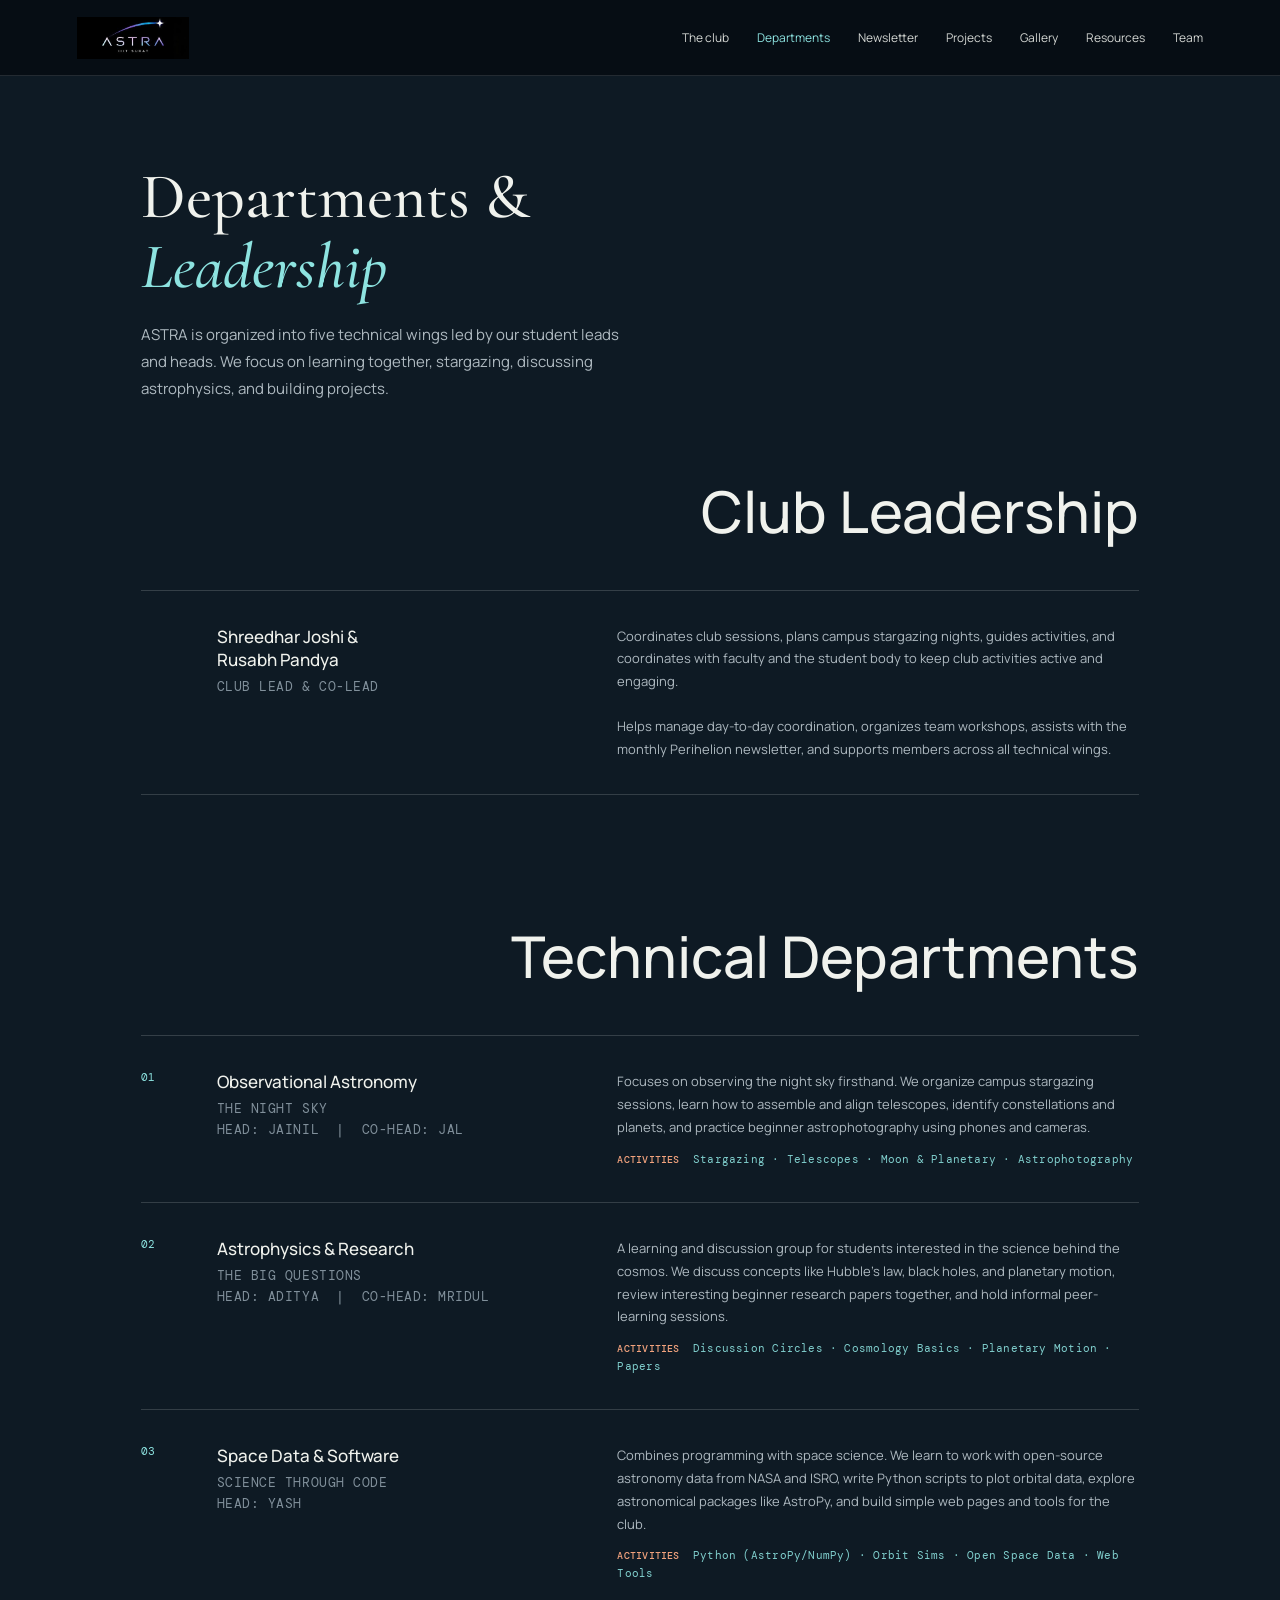
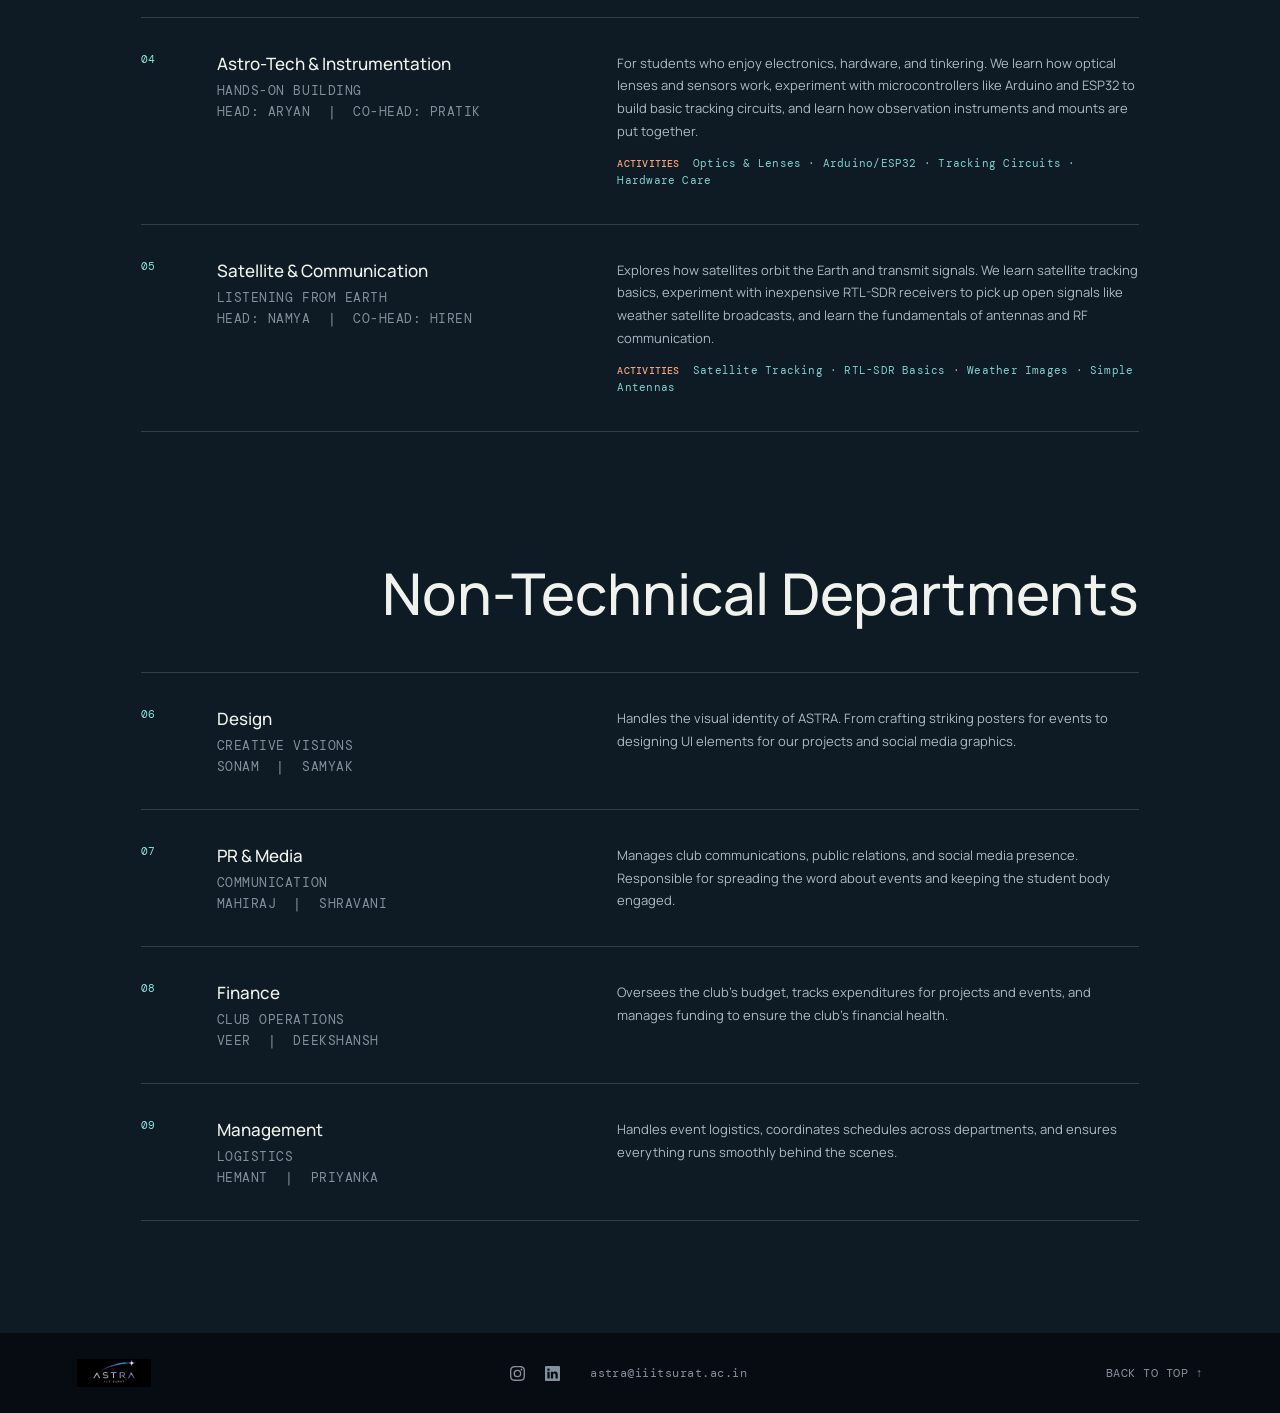
==== departments.html @ 7d864e83 "fixed some character issue" ====
﻿<!doctype html>
<html lang="en">
<head>
  <meta charset="UTF-8" />
  <meta name="viewport" content="width=device-width, initial-scale=1.0" />
  <meta name="theme-color" content="#080f16" />
  <meta name="description" content="ASTRA Departments - Learn about our technical wings and non-technical teams at IIIT Surat." />
  <title>Departments — ASTRA</title>
  <link rel="manifest" href="manifest.json" />
  <link rel="preconnect" href="https://fonts.googleapis.com" />
  <link rel="preconnect" href="https://fonts.gstatic.com" crossorigin />
  <link href="https://fonts.googleapis.com/css2?family=Cormorant+Garamond:wght@400;500;600&family=DM+Mono:wght@400;500&family=Manrope:wght@400;500;600;700;800&display=swap" rel="stylesheet" />
  <link rel="icon" type="image/jpeg" href="logo.jpg" />
  <link rel="stylesheet" href="styles.css?v=2" />
</head>
<body style="background: var(--deep);">
  <header class="site-header">
    <a class="brand" href="index.html" aria-label="ASTRA home"><img src="logo.jpg" alt="ASTRA" class="brand-logo"></a>
    <button class="menu-toggle" aria-label="Toggle menu"><span></span><span></span><span></span></button><nav class="site-nav" aria-label="Main navigation">
      <a href="index.html#club">The club</a>
      <a href="departments.html" style="color: var(--cyan);">Departments</a>
      <a href="https://dynamo-sjoshi.github.io/Perihelion/">Newsletter</a>
      <a href="projects.html">Projects</a>
      <a href="gallery.html">Gallery</a>
      <a href="resources.html">Resources</a>
      <a href="team.html">Team</a>
    </nav>
  </header>

  <main style="background: var(--deep); color: var(--paper);">
    <div class="team-hero" style="padding: 130px 11vw 0; margin-bottom: 20px;">
      <div class="section-kicker"><span></span> </div>
      <h1 style="font-size: clamp(38px, 5vw, 64px); font-family: var(--serif); font-weight: 500; line-height: 1.1; margin: 16px 0 18px;">Departments & <em style="color: var(--cyan); font-style: italic;">Leadership</em></h1>
      <p style="max-width: 600px; color: #aeb9c0; font-size: 15px; line-height: 1.8; margin: 0;">
        ASTRA is organized into five technical wings led by our student leads and heads. We focus on learning together, stargazing, discussing astrophysics, and building projects.
      </p>
    </div>

    <section class="activities" style="padding-top: 60px;">
      <div class="activities-heading">
        <div class="section-kicker"><span></span></div>
        <h2>Club Leadership</h2>
      </div>
      <div class="activity-list">
        <article class="activity-row dept-row">
          <span class="activity-number"></span>
          <div class="activity-name">
            <h3>Shreedhar Joshi &<br>Rusabh Pandya</h3>
            <span>CLUB LEAD & CO-LEAD</span>
          </div>
          <div class="activity-dept-body">
            <p><strong></strong> Coordinates club sessions, plans campus stargazing nights, guides activities, and coordinates with faculty and the student body to keep club activities active and engaging.</p>
            <p style="margin-top: 10px;"><strong></strong> Helps manage day-to-day coordination, organizes team workshops, assists with the monthly Perihelion newsletter, and supports members across all technical wings.</p>
          </div>
        </article>
      </div>
    </section>

    <section class="activities" style="padding-top: 20px;">
      <div class="activities-heading">
        <div class="section-kicker"><span></span></div>
        <h2>Technical Departments</h2>
      </div>
      <div class="activity-list">
        
        <article class="activity-row dept-row">
          <span class="activity-number">01</span>
          <div class="activity-name">
            <h3>Observational Astronomy</h3>
            <span>THE NIGHT SKY</span>
            <span class="dept-leader-badge">Head: Jainil &nbsp;|&nbsp; Co-Head: Jal</span>
          </div>
          <div class="activity-dept-body">
            <p>Focuses on observing the night sky firsthand. We organize campus stargazing sessions, learn how to assemble and align telescopes, identify constellations and planets, and practice beginner astrophotography using phones and cameras.</p>
            <div class="activity-scope-line"><b>Activities</b> Stargazing · Telescopes · Moon & Planetary · Astrophotography</div>
          </div>
        </article>

        <article class="activity-row dept-row">
          <span class="activity-number">02</span>
          <div class="activity-name">
            <h3>Astrophysics & Research</h3>
            <span>THE BIG QUESTIONS</span>
            <span class="dept-leader-badge">Head: Aditya &nbsp;|&nbsp; Co-Head: Mridul</span>
          </div>
          <div class="activity-dept-body">
            <p>A learning and discussion group for students interested in the science behind the cosmos. We discuss concepts like Hubble’s law, black holes, and planetary motion, review interesting beginner research papers together, and hold informal peer-learning sessions.</p>
            <div class="activity-scope-line"><b>Activities</b> Discussion Circles · Cosmology Basics · Planetary Motion · Papers</div>
          </div>
        </article>

        <article class="activity-row dept-row">
          <span class="activity-number">03</span>
          <div class="activity-name">
            <h3>Space Data & Software</h3>
            <span>SCIENCE THROUGH CODE</span>
            <span class="dept-leader-badge">Head: Yash &nbsp;&nbsp;</span>
          </div>
          <div class="activity-dept-body">
            <p>Combines programming with space science. We learn to work with open-source astronomy data from NASA and ISRO, write Python scripts to plot orbital data, explore astronomical packages like AstroPy, and build simple web pages and tools for the club.</p>
            <div class="activity-scope-line"><b>Activities</b> Python (AstroPy/NumPy) · Orbit Sims · Open Space Data · Web Tools</div>
          </div>
        </article>

        <article class="activity-row dept-row">
          <span class="activity-number">04</span>
          <div class="activity-name">
            <h3>Astro-Tech & Instrumentation</h3>
            <span>HANDS-ON BUILDING</span>
            <span class="dept-leader-badge">Head: Aryan &nbsp;|&nbsp; Co-Head: Pratik</span>
          </div>
          <div class="activity-dept-body">
            <p>For students who enjoy electronics, hardware, and tinkering. We learn how optical lenses and sensors work, experiment with microcontrollers like Arduino and ESP32 to build basic tracking circuits, and learn how observation instruments and mounts are put together.</p>
            <div class="activity-scope-line"><b>Activities</b> Optics & Lenses · Arduino/ESP32 · Tracking Circuits · Hardware Care</div>
          </div>
        </article>

        <article class="activity-row dept-row">
          <span class="activity-number">05</span>
          <div class="activity-name">
            <h3>Satellite & Communication</h3>
            <span>LISTENING FROM EARTH</span>
            <span class="dept-leader-badge">Head: Namya &nbsp;|&nbsp; Co-Head: Hiren</span>
          </div>
          <div class="activity-dept-body">
            <p>Explores how satellites orbit the Earth and transmit signals. We learn satellite tracking basics, experiment with inexpensive RTL-SDR receivers to pick up open signals like weather satellite broadcasts, and learn the fundamentals of antennas and RF communication.</p>
            <div class="activity-scope-line"><b>Activities</b> Satellite Tracking · RTL-SDR Basics · Weather Images · Simple Antennas</div>
          </div>
        </article>

      </div>
    </section>

    <section class="activities" style="padding-top: 20px;">
      <div class="activities-heading">
        <div class="section-kicker"><span></span></div>
        <h2>Non-Technical Departments</h2>
      </div>
      <div class="activity-list">
        
        <article class="activity-row dept-row">
          <span class="activity-number">06</span>
          <div class="activity-name">
            <h3>Design</h3>
            <span>CREATIVE VISIONS</span>
            <span class="dept-leader-badge">Sonam &nbsp;|&nbsp; Samyak</span>
          </div>
          <div class="activity-dept-body">
            <p>Handles the visual identity of ASTRA. From crafting striking posters for events to designing UI elements for our projects and social media graphics.</p>
          </div>
        </article>

        <article class="activity-row dept-row">
          <span class="activity-number">07</span>
          <div class="activity-name">
            <h3>PR & Media</h3>
            <span>COMMUNICATION</span>
            <span class="dept-leader-badge">Mahiraj &nbsp;|&nbsp; Shravani</span>
          </div>
          <div class="activity-dept-body">
            <p>Manages club communications, public relations, and social media presence. Responsible for spreading the word about events and keeping the student body engaged.</p>
          </div>
        </article>

        <article class="activity-row dept-row">
          <span class="activity-number">08</span>
          <div class="activity-name">
            <h3>Finance</h3>
            <span>CLUB OPERATIONS</span>
            <span class="dept-leader-badge">Veer &nbsp;|&nbsp; Deekshansh</span>
          </div>
          <div class="activity-dept-body">
            <p>Oversees the club's budget, tracks expenditures for projects and events, and manages funding to ensure the club's financial health.</p>
          </div>
        </article>

        <article class="activity-row dept-row">
          <span class="activity-number">09</span>
          <div class="activity-name">
            <h3>Management</h3>
            <span>LOGISTICS</span>
            <span class="dept-leader-badge">Hemant &nbsp;|&nbsp; Priyanka</span>
          </div>
          <div class="activity-dept-body">
            <p>Handles event logistics, coordinates schedules across departments, and ensures everything runs smoothly behind the scenes.</p>
          </div>
        </article>

      </div>
    </section>
  </main>

  <footer class="site-footer">
    <a class="brand" href="index.html"><img src="logo.jpg" alt="ASTRA" class="brand-logo"></a>
    <div class="social-links">
      <a href="https://www.instagram.com/astra.iiitsurat" target="_blank" aria-label="Instagram">
        <svg xmlns="http://www.w3.org/2000/svg" width="16" height="16" fill="currentColor" viewBox="0 0 16 16"><path d="M8 0C5.829 0 5.556.01 4.703.048 3.85.088 3.269.222 2.76.42a3.9 3.9 0 0 0-1.417.923A3.9 3.9 0 0 0 .42 2.76C.222 3.268.087 3.85.048 4.7.01 5.555 0 5.827 0 8.001c0 2.172.01 2.444.048 3.297.04.852.174 1.433.372 1.942.205.526.478.972.923 1.417.444.445.89.719 1.416.923.51.198 1.09.333 1.942.372C5.555 15.99 5.827 16 8 16s2.444-.01 3.298-.048c.851-.04 1.434-.174 1.943-.372a3.9 3.9 0 0 0 1.416-.923c.445-.445.718-.891.923-1.417.197-.509.332-1.09.372-1.942C15.99 10.445 16 10.173 16 8s-.01-2.445-.048-3.299c-.04-.851-.175-1.433-.372-1.941a3.9 3.9 0 0 0-.923-1.417A3.9 3.9 0 0 0 13.24.42c-.51-.198-1.092-.333-1.943-.372C10.443.01 10.172 0 7.998 0zm-.717 1.442h.718c2.136 0 2.389.007 3.232.046.78.036 1.204.166 1.486.275.373.145.64.319.92.599s.453.546.598.92c.11.281.24.705.275 1.485.039.843.047 1.096.047 3.231s-.008 2.389-.047 3.232c-.035.78-.166 1.203-.275 1.485a2.5 2.5 0 0 1-.599.919c-.28.28-.546.453-.92.598-.28.11-.704.24-1.485.276-.843.038-1.096.047-3.232.047s-2.39-.009-3.233-.047c-.78-.036-1.203-.166-1.485-.276a2.5 2.5 0 0 1-.92-.598 2.5 2.5 0 0 1-.6-.92c-.109-.281-.24-.705-.275-1.485-.038-.843-.046-1.096-.046-3.233s.008-2.388.046-3.231c.036-.78.166-1.204.276-1.486.145-.373.319-.64.599-.92s.546-.453.92-.598c.282-.11.705-.24 1.485-.276.738-.034 1.024-.044 2.515-.045v.002zm4.988 1.328a.96.96 0 1 0 0 1.92.96.96 0 0 0 0-1.92m-4.27 1.122a4.109 4.109 0 1 0 0 8.217 4.109 4.109 0 0 0 0-8.217m0 1.441a2.667 2.667 0 1 1 0 5.334 2.667 2.667 0 0 1 0-5.334"/></svg>
      </a>
      <a href="https://linkedin.com/company/astra-astronomy-and-astrophysics-club-iiits/" target="_blank" aria-label="LinkedIn">
        <svg xmlns="http://www.w3.org/2000/svg" width="16" height="16" fill="currentColor" viewBox="0 0 16 16"><path d="M0 1.146C0 .513.526 0 1.175 0h13.65C15.474 0 16 .513 16 1.146v13.708c0 .633-.526 1.146-1.175 1.146H1.175C.526 16 0 15.487 0 14.854zm4.943 12.248V6.169H2.542v7.225zm-1.2-8.212c.837 0 1.358-.554 1.358-1.248-.015-.709-.52-1.248-1.342-1.248S2.4 3.226 2.4 3.934c0 .694.521 1.248 1.327 1.248zm4.908 8.212V9.359c0-.216.016-.432.08-.586.173-.431.568-.878 1.232-.878.869 0 1.216.662 1.216 1.634v3.865h2.401V9.25c0-2.22-1.184-3.252-2.764-3.252-1.274 0-1.845.7-2.165 1.193v.025h-.016l.016-.025V6.169h-2.4c.03.678 0 7.225 0 7.225z"/></svg>
      </a>
      <span class="email-text">astra@iiitsurat.ac.in</span>
    </div>
    <a href="#">BACK TO TOP &uarr;</a>
  </footer>

  <script src="script.js"></script>
</body>
</html>
---- styles.css ----
:root {
  color-scheme: dark;
  --night: #080f16;
  --deep: #0e1a24;
  --paper: #f0f2ed;
  --muted: #a5b1ba;
  --cyan: #8de3e0;
  --warm: #f1a27d;
  --line: rgba(233, 242, 240, .17);
  --serif: 'Cormorant Garamond', Georgia, serif;
  --sans: 'Manrope', Arial, sans-serif;
  --mono: 'DM Mono', monospace;
}

* { box-sizing: border-box; }
html { scroll-behavior: smooth; scroll-padding-top: 86px; }
body { margin: 0; background: var(--night); color: var(--paper); font-family: var(--sans); font-size: 15px; -webkit-font-smoothing: antialiased; }
a { color: inherit; text-decoration: none; }
.site-header { position: fixed; inset: 0 0 auto; z-index: 10; height: 76px; padding: 0 6vw; display: flex; align-items: center; justify-content: space-between; border-bottom: 1px solid rgba(255,255,255,.12); background: rgba(6,12,20,.92); backdrop-filter: blur(12px); }
.brand { display: inline-flex; align-items: center; gap: 10px; font-size: 16px; font-weight: 800; letter-spacing: .04em; }
.brand-logo { max-height: 42px; width: auto; object-fit: contain; }
.header-location, .eyebrow, .section-kicker, .activity-name>span, .note-coordinates, .site-footer .social-links a, .site-footer .social-links .email-text, .site-footer>a:last-child { font: 12px var(--mono); letter-spacing: .04em; }
.header-location { color: rgba(240,242,237,.72); }
.header-location i, .eyebrow-dot { display: inline-block; width: 5px; height: 5px; margin: 0 9px 1px; border-radius: 50%; background: var(--warm); }
.site-nav { display: flex; align-items: center; gap: 28px; color: rgba(240,242,237,.88); font-size: 12px; }
.site-nav a, .site-footer a { transition: color .2s ease; }
.site-nav a:hover, .site-footer a:hover { color: var(--cyan); }
.sky-story { height: 300svh; position: relative; background: var(--night); color: var(--paper); }
.story-stage { position: sticky; top: 0; height: 100svh; min-height: 620px; overflow: hidden; isolation: isolate; background: #080e19; }
.sky-backdrop, .sky-backdrop::after { position: absolute; inset: -5%; }
.sky-backdrop { z-index: -2; background: url('public/astronomy-night-sky.png') center 48% / cover no-repeat; transform: translate3d(0,var(--sky-y,0px),0) scale(var(--sky-scale,1.06)); will-change: transform; }
.sky-backdrop::after { content: ''; inset: 0; background: linear-gradient(90deg,rgba(4,9,17,.64),rgba(4,9,17,.18) 70%),linear-gradient(0deg,rgba(4,9,17,.62),transparent 44%); }
.star-canvas { position: absolute; inset: 0; z-index: -1; width: 100%; height: 100%; pointer-events: none; }
.story-coordinate { position: absolute; top: 108px; right: 6vw; color: rgba(240,242,237,.7); font: 10px var(--mono); letter-spacing: .04em; }
.story-copy { position: absolute; top: 47%; left: 50%; width: min(940px,84vw); transform: translate(-50%,-50%); text-align: center; }
.eyebrow { color: rgba(240,242,237,.75); }
.eyebrow-dot { margin-left: 0; }
.story-headlines { display: grid; margin: 22px 0 12px; }
.story-headline { grid-area: 1 / 1; margin: 0; opacity: 0; transform: translateY(22px); filter: blur(6px); font: 500 clamp(58px, 8.8vw, 120px)/.86 var(--serif); letter-spacing: 0; transition: opacity .85s cubic-bezier(.2,.7,.2,1), transform .95s cubic-bezier(.2,.7,.2,1), filter .85s ease; }
.story-headline.active { opacity: 1; transform: translateY(0); filter: blur(0); }
.story-headline em { color: var(--cyan); font-style: normal; }
.story-description { max-width: 460px; margin: 18px auto 0; color: rgba(240,242,237,.82); font-size: 14px; line-height: 1.8; }
.hero-link, .join-link { display: inline-flex; align-items: center; gap: 30px; margin-top: 31px; padding-bottom: 9px; border-bottom: 1px solid rgba(240,242,237,.55); font-size: 12px; }
.hero-link span, .join-link span { color: var(--cyan); font-size: 17px; }
.story-footer { position: absolute; right: 6vw; bottom: 27px; left: 6vw; display: grid; grid-template-columns: 1fr 1fr 1fr; align-items: center; color: rgba(240,242,237,.72); font: 9px var(--mono); letter-spacing: .05em; }
.scroll-hint { justify-self: center; display: flex; align-items: center; gap: 11px; }
.scroll-hint i { display: block; width: 44px; height: 1px; background: rgba(240,242,237,.48); transform-origin: left; animation: hint-pulse 2.2s ease-in-out infinite; }
.story-counter { justify-self: end; color: var(--cyan); }
.story-counter b { color: rgba(240,242,237,.65); font-weight: 400; }
.story-progress { position: absolute; right: 0; bottom: 0; left: 0; height: 2px; background: rgba(255,255,255,.14); }
.story-progress span { display: block; width: 0; height: 100%; background: var(--cyan); box-shadow: 0 0 12px rgba(141,227,224,.75); }
@keyframes hint-pulse { 0%,100% { transform: scaleX(.45); opacity: .55; } 50% { transform: scaleX(1); opacity: 1; } }
body.motion-ready .motion-reveal:not(.revealed) { opacity: 0; transform: translateY(22px); filter: blur(3px); }
.motion-reveal { transition: opacity .8s ease, transform .8s cubic-bezier(.2,.7,.2,1), filter .8s ease; transition-delay: var(--reveal-delay, 0ms); }
.motion-reveal.revealed { opacity: 1; transform: none; filter: blur(0); }
.intro { padding: 96px 11vw 108px; display: grid; grid-template-columns: .75fr 1.25fr; gap: 7vw; background: var(--paper); color: #111a20; }
.section-kicker { color: #617079; }
.section-kicker span { margin-right: 12px; color: #c36d4b; }
.intro-copy h2 { max-width: 760px; margin: -8px 0 22px; font-size: clamp(32px, 4vw, 52px); font-weight: 500; line-height: 1.14; letter-spacing: 0; }
.intro-copy p { max-width: 570px; margin: 0; color: #53616a; font-size: 14px; line-height: 1.85; }
.intro-details { margin-top: 40px; display: grid; gap: 30px; }
.detail-block h3 { font-size: 11px; font-family: var(--mono); color: #c36d4b; text-transform: uppercase; letter-spacing: 0.05em; margin: 0 0 10px 0; }
.detail-block ul { margin: 0; padding-left: 18px; color: #53616a; font-size: 14px; line-height: 1.85; max-width: 570px; }
.detail-block li { margin-bottom: 8px; }
.detail-block li strong { color: #111a20; font-weight: 600; }
.intro-visual { display: flex; flex-direction: column; }
.image-overlay-container { position: relative; border-radius: 12px; overflow: hidden; cursor: pointer; outline: none; flex-grow: 1; display: flex; }
.intro-image { width: 100%; object-fit: cover; border-radius: 12px; display: block; }
.image-overlay { position: absolute; inset: 0; background: rgba(6, 12, 20, 0.9); backdrop-filter: blur(4px); display: flex; flex-direction: column; justify-content: center; padding: 35px; opacity: 0; transition: opacity 0.3s ease; color: var(--paper); text-align: left; }
.image-overlay-container:hover .image-overlay, .image-overlay-container:focus .image-overlay { opacity: 1; }
.image-overlay h4 { margin: 0 0 12px 0; font-size: 24px; font-weight: 700; color: #fff; }
.image-overlay .overlay-meta { font-family: var(--mono); font-size: 13px; color: #81909b; margin-bottom: 15px; letter-spacing: 0.05em; }
.image-overlay p { margin: 0; font-size: 15px; line-height: 1.6; color: #aeb9c0; }
.activities { padding: 108px 11vw 112px; background: var(--deep); }
.activities-heading { display: flex; align-items: end; justify-content: space-between; margin-bottom: 48px; }
.activities-heading h2 { margin: 0; font-size: clamp(34px, 4.5vw, 58px); line-height: 1.04; font-weight: 500; }
.activity-list { border-top: 1px solid var(--line); }
.activity-row { display: grid; grid-template-columns: 48px minmax(220px, 1fr) minmax(250px, .9fr) 20px; gap: 20px; align-items: center; min-height: 110px; border-bottom: 1px solid var(--line); }
.activity-number { color: var(--cyan); font: 11px var(--mono); }
.activity-name h3 { margin: 0 0 7px; font-size: 17px; font-weight: 500; }
.activity-name>span { color: #81909b; font-size: 13px; display: block; margin-top: 4px; }
.activity-row>p { max-width: 400px; margin: 0; color: #aeb9c0; font-size: 14px; line-height: 1.7; }
.activity-symbol { color: var(--warm); font-size: 15px; }
.history { padding: 108px 11vw; background: var(--paper); color: #111a20; border-top: 1px solid rgba(0,0,0,0.1); }
.history-grid { display: grid; grid-template-columns: 1fr 1.2fr; gap: 7vw; align-items: center; }
.history-text { display: flex; flex-direction: column; justify-content: center; }
.history-text h2 { margin: -8px 0 22px 0; font-size: clamp(32px, 4vw, 52px); font-weight: 500; line-height: 1.14; letter-spacing: 0; }
.history-text em { color: #c36d4b; font-style: normal; }
.history-copy p { margin: 0; color: #53616a; font-size: 14px; line-height: 1.85; max-width: 570px; }
.team-image { width: 100%; height: auto; border-radius: 12px; object-fit: cover; display: block; box-shadow: 0 10px 30px rgba(0,0,0,0.05); }
.team-image-placeholder { width: 100%; aspect-ratio: 4/3; background: rgba(0,0,0,0.03); border-radius: 12px; display: flex; align-items: center; justify-content: center; color: #81909b; font-family: var(--mono); font-size: 12px; letter-spacing: 0.05em; border: 1px dashed rgba(0,0,0,0.1); }
.join { min-height: 430px; padding: 94px 11vw; display: grid; grid-template-columns: 1.15fr .85fr; gap: 8vw; align-items: center; background: #101c26; }
.join-copy h2 { margin: 24px 0 17px; font-size: clamp(48px, 6vw, 76px); line-height: 1; font-weight: 500; }
.join-copy>p { max-width: 440px; margin: 0; color: #b4c0c6; font-size: 13px; line-height: 1.8; }
.join-link { margin-top: 24px; }
.join-note { min-height: 205px; padding: 25px; display: flex; flex-direction: column; align-items: flex-start; justify-content: space-between; border-left: 1px solid rgba(141,227,224,.42); }
.note-star { color: var(--warm); font-size: 24px; }
.join-note p { margin: 20px 0; color: #e3e9e6; font-size: 19px; line-height: 1.5; }
.note-coordinates { color: #82919b; }
.site-footer { min-height: 80px; padding: 20px 6vw; display: flex; align-items: center; justify-content: space-between; gap: 20px; background: #070c12; }
.site-footer .brand { font-size: 13px; }
.site-footer .brand-logo { max-height: 28px; }
.site-footer .social-links { display: flex; gap: 20px; align-items: center; }
.site-footer .social-links a, .site-footer .social-links .email-text, .site-footer>a:last-child { color: #82919b; font-size: 12px; text-decoration: none; text-transform: uppercase; }
.site-footer .social-links .email-text { margin-left: 10px; text-transform: none; }
.site-footer .social-links a svg { width: 15px; height: 15px; display: block; }

@media (max-width: 800px) {
  .site-header { padding: 0 6vw; }
  .header-location { display: none; }
  .story-stage { min-height: 560px; }
  .story-copy { top: 49%; width: 88vw; }
  .story-headline { font-size: clamp(56px, 10vw, 90px); }
  .story-coordinate { top: 92px; }
  .story-footer { right: 6vw; left: 6vw; }
  .intro, .activities, .history, .join { padding-right: 8vw; padding-left: 8vw; }
  .intro, .history-grid { grid-template-columns: 1fr; gap: 30px; }
  .activity-row { grid-template-columns: 35px 1fr 20px; gap: 14px; padding: 20px 0; }
  .activity-row>p { grid-column: 2; grid-row: 2; }
  .activity-symbol { grid-column: 3; grid-row: 1; }
  .activities-heading { align-items: start; flex-direction: column; gap: 28px; }
  .join { grid-template-columns: 1fr; gap: 42px; }
  .join-note { min-height: 155px; }
}

@media (max-width: 520px) {
  .site-header { height: 66px; }
  .site-nav { gap: 14px; font-size: 10px; }
  .brand { gap: 7px; font-size: 14px; }
  .brand-logo { max-height: 32px; }
  .sky-story { height: 250svh; }
  .story-stage { min-height: 540px; }
  .sky-backdrop { background-position: 54% center; }
  .story-copy { top: 47%; width: 90vw; }
  .story-headline { font-size: clamp(42px, 12vw, 72px); line-height: .9; }
  .story-copy>.eyebrow { font-size: 8px; }
  .story-description { max-width: 320px; font-size: 12px; }
  .story-coordinate { top: 83px; right: 6vw; font-size: 8px; }
  .story-footer { bottom: 22px; grid-template-columns: 1fr auto; font-size: 8px; }
  .scroll-hint { display: none; }
  .story-counter { grid-column: 2; grid-row: 1; }
  .hero-link { gap: 18px; }
  .intro { padding-top: 70px; padding-bottom: 76px; }
  .intro-copy h2 { font-size: 34px; }
  .activities { padding-top: 76px; padding-bottom: 78px; }
  .activities-heading h2 { font-size: 39px; }
  .activity-row { grid-template-columns: 27px 1fr 14px; gap: 10px; }
  .activity-name h3 { font-size: 15px; }
  .activity-row>p { font-size: 13px; }
  .join { padding-top: 72px; padding-bottom: 72px; }
  .join-copy h2 { font-size: 54px; }
  .site-footer { align-items: flex-start; flex-wrap: wrap; }
  .site-footer .social-links { order: 3; width: 100%; justify-content: space-between; }
}

@media (prefers-reduced-motion: reduce) {
  *, *::before, *::after { scroll-behavior: auto !important; transition-duration: .01ms !important; animation-duration: .01ms !important; }
  .sky-story { height: 100svh; }
  .story-stage { position: absolute; inset: 0; height: 100%; }
  .story-headline:not(:first-child) { display: none; }
  body.motion-ready .motion-reveal:not(.revealed) { opacity: 1; transform: none; filter: none; }
}

/* =========================================
   DEPARTMENTS PAGE EXTENSIONS (MAIN SITE UI)
   ========================================= */

.activity-row.dept-row {
  grid-template-columns: 48px minmax(240px, 1fr) minmax(320px, 1.4fr);
  gap: 28px;
  align-items: start;
  padding: 34px 0;
  min-height: auto;
}

.activity-dept-body {
  display: flex;
  flex-direction: column;
  gap: 12px;
}

.activity-dept-body p {
  margin: 0;
  color: #aeb9c0;
  font-size: 13px;
  line-height: 1.75;
}

.activity-scope-line {
  font: 11px var(--mono);
  color: rgba(141, 227, 224, 0.9);
  line-height: 1.6;
  letter-spacing: 0.02em;
}

.activity-scope-line b {
  color: var(--warm);
  font-weight: 500;
  text-transform: uppercase;
  font-size: 10px;
  margin-right: 6px;
}

.dept-leader-badge {
  display: block;
  font: 13px var(--mono);
  color: var(--cyan);
  margin-top: 8px;
  letter-spacing: 0.04em;
  text-transform: uppercase;
}

@media (max-width: 800px) {
  .activity-row.dept-row {
    grid-template-columns: 35px 1fr 20px;
    gap: 14px;
    padding: 24px 0;
  }
  .activity-dept-body {
    grid-column: 2;
    grid-row: 2;
  }
}

/* =========================================
   TEAM PAGE STYLES
   ========================================= */

.team-page {
  padding: 130px 11vw 100px;
  min-height: 80vh;
  color: var(--paper);
}

.team-hero {
  max-width: 760px;
  margin-bottom: 60px;
}

.team-hero h1 {
  font-size: clamp(38px, 5vw, 64px);
  font-family: var(--serif);
  font-weight: 500;
  line-height: 1.1;
  margin: 16px 0 18px;
}

.team-hero h1 em {
  color: var(--cyan);
  font-style: italic;
}

.team-hero p {
  color: #aeb9c0;
  font-size: 15px;
  line-height: 1.8;
  margin: 0;
}

.team-category {
  margin-bottom: 70px;
}

.team-category-header {
  display: flex;
  align-items: baseline;
  justify-content: space-between;
  border-bottom: 1px solid var(--line);
  padding-bottom: 12px;
  margin-bottom: 28px;
}

.team-category-title {
  font: 11px var(--mono);
  color: var(--cyan);
  letter-spacing: 0.06em;
  text-transform: uppercase;
  margin: 0;
}

.team-category-count {
  font: 10px var(--mono);
  color: var(--muted);
  letter-spacing: 0.04em;
}

.team-grid {
  display: grid;
  grid-template-columns: repeat(auto-fill, minmax(220px, 1fr));
  gap: 24px;
}

.team-card {
  background: var(--deep);
  border: 1px solid var(--line);
  border-radius: 8px;
  overflow: hidden;
  display: flex;
  flex-direction: column;
  transition: transform 0.2s ease, border-color 0.2s ease;
}

.team-card:hover {
  transform: translateY(-4px);
  border-color: rgba(141, 227, 224, 0.4);
}

.team-photo-wrap {
  width: 100%;
  aspect-ratio: 1 / 1;
  background: #09131c;
  position: relative;
  overflow: hidden;
  display: flex;
  align-items: center;
  justify-content: center;
}

.team-photo {
  width: 100%;
  height: 100%;
  object-fit: cover;
  display: block;
}

.team-photo-placeholder {
  width: 100%;
  height: 100%;
  display: flex;
  flex-direction: column;
  align-items: center;
  justify-content: center;
  gap: 8px;
  background: #0e1c28;
  color: #5d7180;
  font: 11px var(--mono);
}

.team-photo-placeholder svg {
  width: 38px;
  height: 38px;
  fill: currentColor;
  opacity: 0.6;
}

.team-info {
  padding: 18px 18px 20px;
  display: flex;
  flex-direction: column;
  flex-grow: 1;
}

.team-name {
  margin: 0 0 4px;
  font-size: 17px;
  font-weight: 600;
  color: var(--paper);
  letter-spacing: -0.01em;
}

.team-role {
  font: 13px var(--mono);
  color: var(--warm);
  margin-bottom: 6px;
  text-transform: uppercase;
  letter-spacing: 0.05em;
}

.team-dept {
  font-size: 14px;
  color: var(--muted);
  line-height: 1.5;
  margin-bottom: 16px;
}

.team-linkedin {
  display: inline-flex;
  align-items: center;
  gap: 6px;
  font: 13px var(--mono);
  color: var(--cyan);
  text-decoration: none;
  margin-top: auto;
  letter-spacing: 0.03em;
  transition: color 0.2s ease;
}

.team-linkedin:hover {
  color: #fff;
  text-decoration: underline;
}

.team-linkedin svg {
  width: 12px;
  height: 12px;
  fill: currentColor;
}

@media (max-width: 800px) {
  .team-page {
    padding: 110px 8vw 80px;
  }
  .team-grid {
    grid-template-columns: repeat(auto-fill, minmax(180px, 1fr));
    gap: 16px;
  }
}

@media (max-width: 520px) {
  .team-page {
    padding: 95px 6vw 60px;
  }
  .team-grid {
    grid-template-columns: 1fr 1fr;
    gap: 14px;
  }
  .team-info {
    padding: 12px;
  }
  .team-name {
    font-size: 15px;
  }
}

/* =========================================
   END OF STYLES
   ========================================= */

/* Mobile Navigation */
.menu-toggle { display: none; }
@media (max-width: 800px) {
  .menu-toggle {
    display: flex;
    flex-direction: column;
    gap: 5px;
    background: transparent;
    border: none;
    cursor: pointer;
    padding: 10px;
    z-index: 20;
    margin-left: auto;
  }
  .menu-toggle span {
    width: 24px;
    height: 2px;
    background: var(--paper);
    transition: 0.3s;
  }
  .menu-toggle.active span:nth-child(1) { transform: translateY(7px) rotate(45deg); }
  .menu-toggle.active span:nth-child(2) { opacity: 0; }
  .menu-toggle.active span:nth-child(3) { transform: translateY(-7px) rotate(-45deg); }

  .site-nav {
    display: none;
    position: absolute;
    top: 76px;
    left: 0;
    right: 0;
    height: calc(100vh - 76px);
    background: rgba(6,12,20,.98);
    backdrop-filter: blur(16px);
    flex-direction: column;
    align-items: center;
    padding: 10vh 6vw 40px;
    gap: 32px;
    border-bottom: 1px solid rgba(255,255,255,.12);
    font-size: 18px !important;
    overflow-y: auto;
  }
  .site-nav.open {
    display: flex;
    animation: fadeIn 0.3s ease;
  }
  @keyframes fadeIn {
    from { opacity: 0; transform: translateY(-10px); }
    to { opacity: 1; transform: translateY(0); }
  }
}
@media (max-width: 520px) {
  .site-nav {
    top: 66px;
    height: calc(100vh - 66px);
  }
}


.team-page .activities { padding: 0 0 60px; background: transparent; }
.team-page .activities-heading { margin-bottom: 32px; }
.site-nav a.active { color: var(--cyan); }
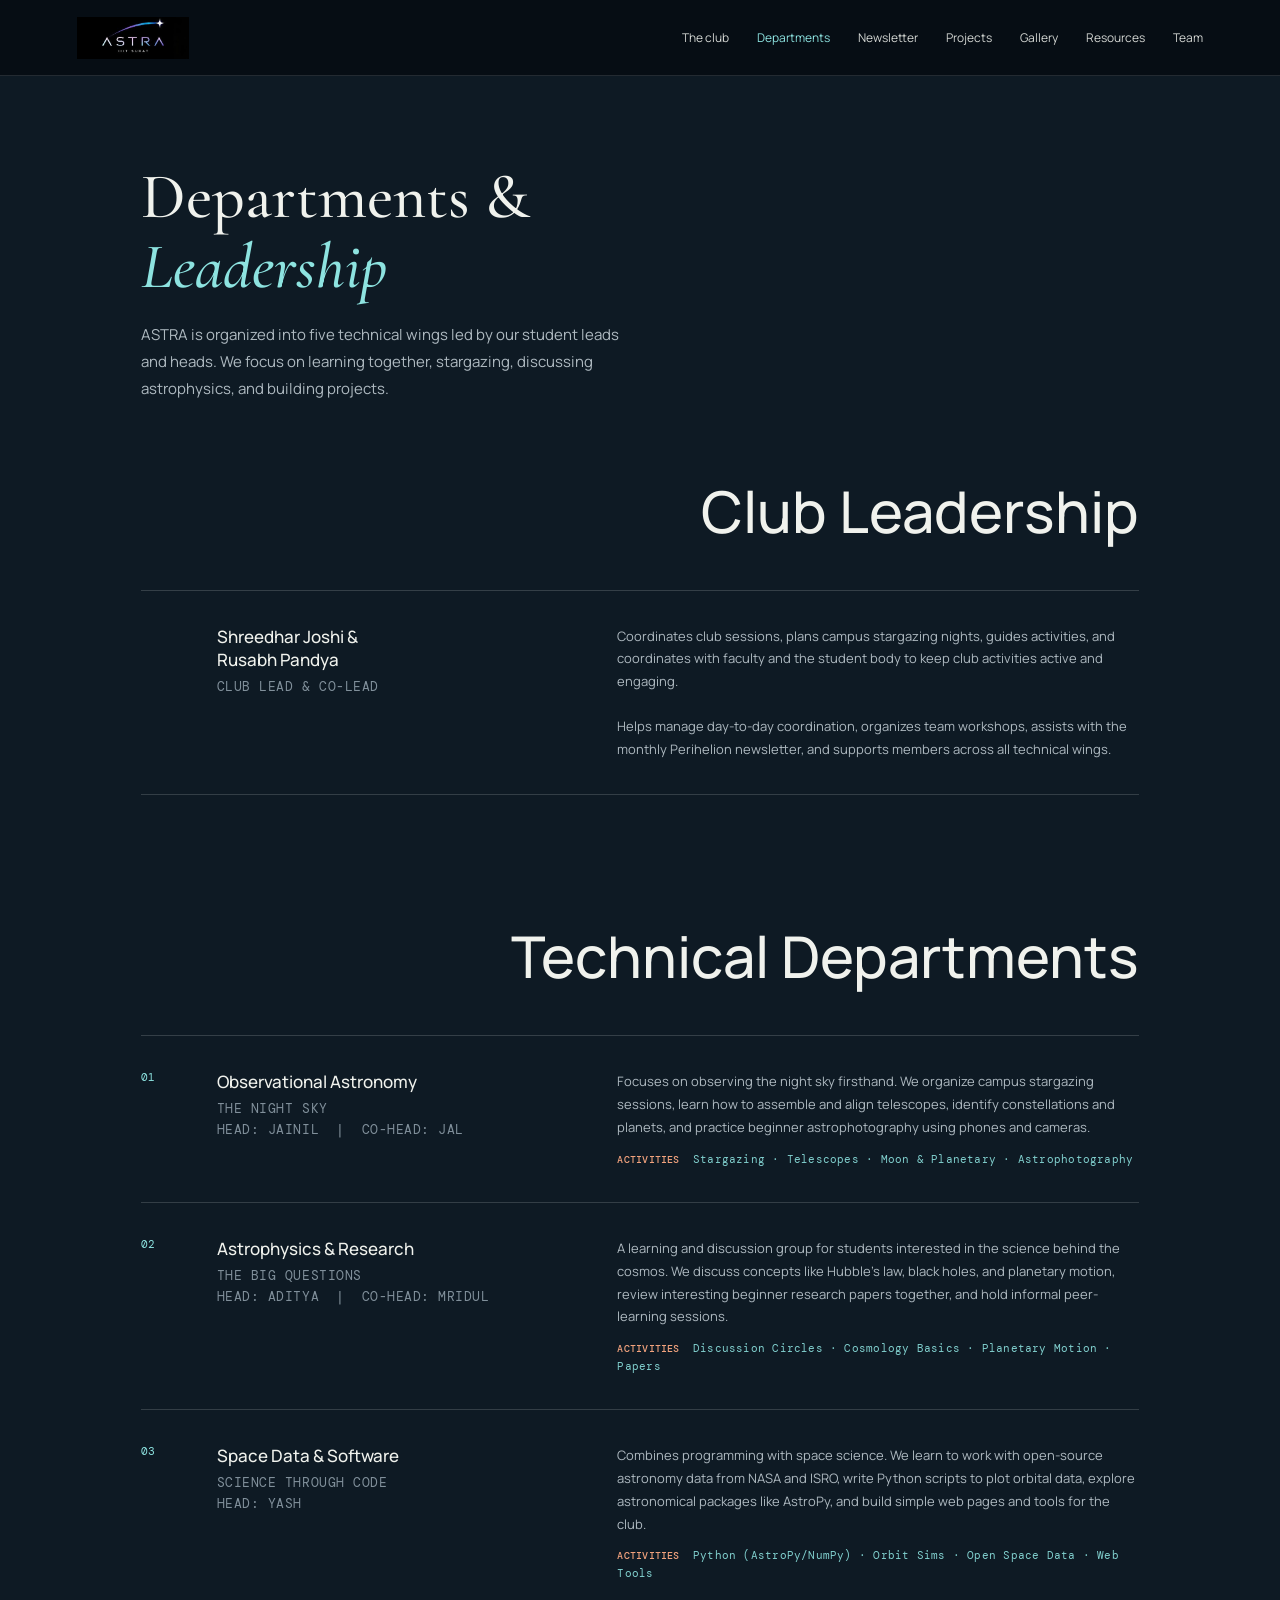
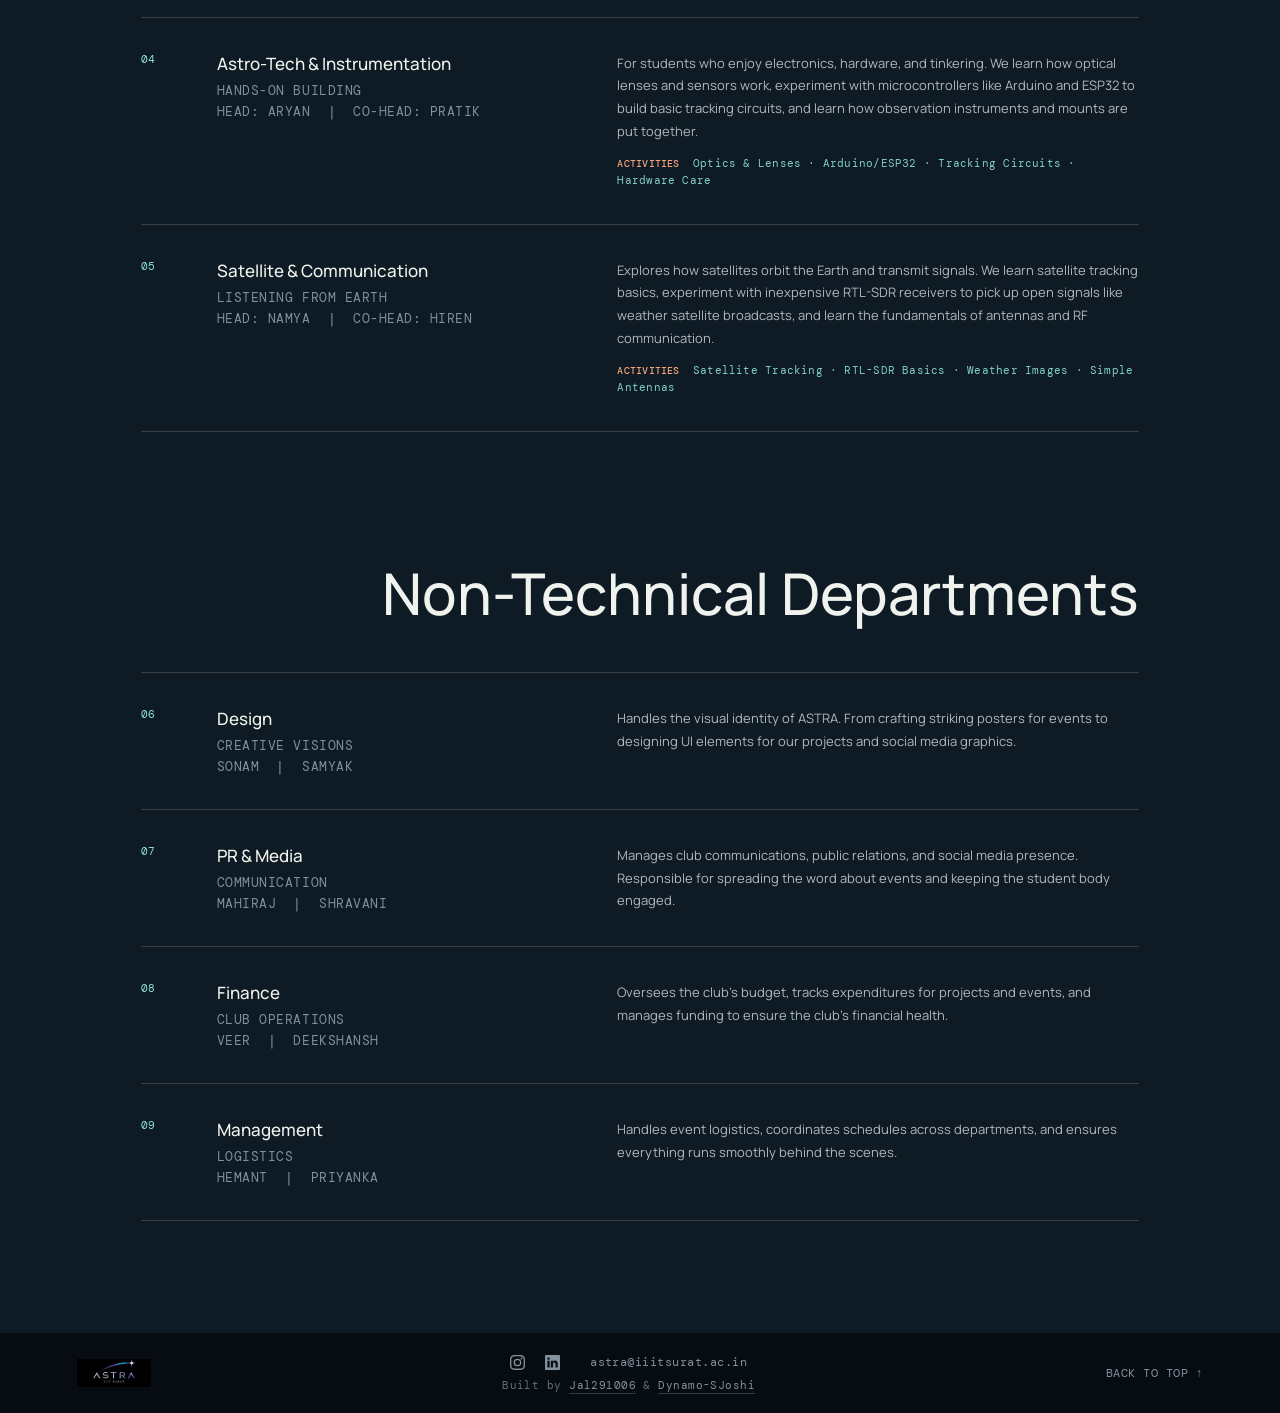
==== commit 26bbce04: "Add builder credits to footer across all pages and remove section kickers" ====
--- a/departments.html
+++ b/departments.html
@@ -1,4 +1,4 @@
-﻿<!doctype html>
+<!doctype html>
 <html lang="en">
 <head>
   <meta charset="UTF-8" />
@@ -28,7 +28,7 @@
   </header>
 
   <main style="background: var(--deep); color: var(--paper);">
-    <div class="team-hero" style="padding: 130px 11vw 0; margin-bottom: 20px;">
+    <div class="team-hero dept-hero">
       <div class="section-kicker"><span></span> </div>
       <h1 style="font-size: clamp(38px, 5vw, 64px); font-family: var(--serif); font-weight: 500; line-height: 1.1; margin: 16px 0 18px;">Departments & <em style="color: var(--cyan); font-style: italic;">Leadership</em></h1>
       <p style="max-width: 600px; color: #aeb9c0; font-size: 15px; line-height: 1.8; margin: 0;">
@@ -192,14 +192,19 @@
 
   <footer class="site-footer">
     <a class="brand" href="index.html"><img src="logo.jpg" alt="ASTRA" class="brand-logo"></a>
-    <div class="social-links">
-      <a href="https://www.instagram.com/astra.iiitsurat" target="_blank" aria-label="Instagram">
-        <svg xmlns="http://www.w3.org/2000/svg" width="16" height="16" fill="currentColor" viewBox="0 0 16 16"><path d="M8 0C5.829 0 5.556.01 4.703.048 3.85.088 3.269.222 2.76.42a3.9 3.9 0 0 0-1.417.923A3.9 3.9 0 0 0 .42 2.76C.222 3.268.087 3.85.048 4.7.01 5.555 0 5.827 0 8.001c0 2.172.01 2.444.048 3.297.04.852.174 1.433.372 1.942.205.526.478.972.923 1.417.444.445.89.719 1.416.923.51.198 1.09.333 1.942.372C5.555 15.99 5.827 16 8 16s2.444-.01 3.298-.048c.851-.04 1.434-.174 1.943-.372a3.9 3.9 0 0 0 1.416-.923c.445-.445.718-.891.923-1.417.197-.509.332-1.09.372-1.942C15.99 10.445 16 10.173 16 8s-.01-2.445-.048-3.299c-.04-.851-.175-1.433-.372-1.941a3.9 3.9 0 0 0-.923-1.417A3.9 3.9 0 0 0 13.24.42c-.51-.198-1.092-.333-1.943-.372C10.443.01 10.172 0 7.998 0zm-.717 1.442h.718c2.136 0 2.389.007 3.232.046.78.036 1.204.166 1.486.275.373.145.64.319.92.599s.453.546.598.92c.11.281.24.705.275 1.485.039.843.047 1.096.047 3.231s-.008 2.389-.047 3.232c-.035.78-.166 1.203-.275 1.485a2.5 2.5 0 0 1-.599.919c-.28.28-.546.453-.92.598-.28.11-.704.24-1.485.276-.843.038-1.096.047-3.232.047s-2.39-.009-3.233-.047c-.78-.036-1.203-.166-1.485-.276a2.5 2.5 0 0 1-.92-.598 2.5 2.5 0 0 1-.6-.92c-.109-.281-.24-.705-.275-1.485-.038-.843-.046-1.096-.046-3.233s.008-2.388.046-3.231c.036-.78.166-1.204.276-1.486.145-.373.319-.64.599-.92s.546-.453.92-.598c.282-.11.705-.24 1.485-.276.738-.034 1.024-.044 2.515-.045v.002zm4.988 1.328a.96.96 0 1 0 0 1.92.96.96 0 0 0 0-1.92m-4.27 1.122a4.109 4.109 0 1 0 0 8.217 4.109 4.109 0 0 0 0-8.217m0 1.441a2.667 2.667 0 1 1 0 5.334 2.667 2.667 0 0 1 0-5.334"/></svg>
-      </a>
-      <a href="https://linkedin.com/company/astra-astronomy-and-astrophysics-club-iiits/" target="_blank" aria-label="LinkedIn">
-        <svg xmlns="http://www.w3.org/2000/svg" width="16" height="16" fill="currentColor" viewBox="0 0 16 16"><path d="M0 1.146C0 .513.526 0 1.175 0h13.65C15.474 0 16 .513 16 1.146v13.708c0 .633-.526 1.146-1.175 1.146H1.175C.526 16 0 15.487 0 14.854zm4.943 12.248V6.169H2.542v7.225zm-1.2-8.212c.837 0 1.358-.554 1.358-1.248-.015-.709-.52-1.248-1.342-1.248S2.4 3.226 2.4 3.934c0 .694.521 1.248 1.327 1.248zm4.908 8.212V9.359c0-.216.016-.432.08-.586.173-.431.568-.878 1.232-.878.869 0 1.216.662 1.216 1.634v3.865h2.401V9.25c0-2.22-1.184-3.252-2.764-3.252-1.274 0-1.845.7-2.165 1.193v.025h-.016l.016-.025V6.169h-2.4c.03.678 0 7.225 0 7.225z"/></svg>
-      </a>
-      <span class="email-text">astra@iiitsurat.ac.in</span>
+    <div class="footer-center">
+      <div class="social-links">
+        <a href="https://www.instagram.com/astra.iiitsurat" target="_blank" aria-label="Instagram">
+          <svg xmlns="http://www.w3.org/2000/svg" width="16" height="16" fill="currentColor" viewBox="0 0 16 16"><path d="M8 0C5.829 0 5.556.01 4.703.048 3.85.088 3.269.222 2.76.42a3.9 3.9 0 0 0-1.417.923A3.9 3.9 0 0 0 .42 2.76C.222 3.268.087 3.85.048 4.7.01 5.555 0 5.827 0 8.001c0 2.172.01 2.444.048 3.297.04.852.174 1.433.372 1.942.205.526.478.972.923 1.417.444.445.89.719 1.416.923.51.198 1.09.333 1.942.372C5.555 15.99 5.827 16 8 16s2.444-.01 3.298-.048c.851-.04 1.434-.174 1.943-.372a3.9 3.9 0 0 0 1.416-.923c.445-.445.718-.891.923-1.417.197-.509.332-1.09.372-1.942C15.99 10.445 16 10.173 16 8s-.01-2.445-.048-3.299c-.04-.851-.175-1.433-.372-1.941a3.9 3.9 0 0 0-.923-1.417A3.9 3.9 0 0 0 13.24.42c-.51-.198-1.092-.333-1.943-.372C10.443.01 10.172 0 7.998 0zm-.717 1.442h.718c2.136 0 2.389.007 3.232.046.78.036 1.204.166 1.486.275.373.145.64.319.92.599s.453.546.598.92c.11.281.24.705.275 1.485.039.843.047 1.096.047 3.231s-.008 2.389-.047 3.232c-.035.78-.166 1.203-.275 1.485a2.5 2.5 0 0 1-.599.919c-.28.28-.546.453-.92.598-.28.11-.704.24-1.485.276-.843.038-1.096.047-3.232.047s-2.39-.009-3.233-.047c-.78-.036-1.203-.166-1.485-.276a2.5 2.5 0 0 1-.92-.598 2.5 2.5 0 0 1-.6-.92c-.109-.281-.24-.705-.275-1.485-.038-.843-.046-1.096-.046-3.233s.008-2.388.046-3.231c.036-.78.166-1.204.276-1.486.145-.373.319-.64.599-.92s.546-.453.92-.598c.282-.11.705-.24 1.485-.276.738-.034 1.024-.044 2.515-.045v.002zm4.988 1.328a.96.96 0 1 0 0 1.92.96.96 0 0 0 0-1.92m-4.27 1.122a4.109 4.109 0 1 0 0 8.217 4.109 4.109 0 0 0 0-8.217m0 1.441a2.667 2.667 0 1 1 0 5.334 2.667 2.667 0 0 1 0-5.334"/></svg>
+        </a>
+        <a href="https://linkedin.com/company/astra-astronomy-and-astrophysics-club-iiits/" target="_blank" aria-label="LinkedIn">
+          <svg xmlns="http://www.w3.org/2000/svg" width="16" height="16" fill="currentColor" viewBox="0 0 16 16"><path d="M0 1.146C0 .513.526 0 1.175 0h13.65C15.474 0 16 .513 16 1.146v13.708c0 .633-.526 1.146-1.175 1.146H1.175C.526 16 0 15.487 0 14.854zm4.943 12.248V6.169H2.542v7.225zm-1.2-8.212c.837 0 1.358-.554 1.358-1.248-.015-.709-.52-1.248-1.342-1.248S2.4 3.226 2.4 3.934c0 .694.521 1.248 1.327 1.248zm4.908 8.212V9.359c0-.216.016-.432.08-.586.173-.431.568-.878 1.232-.878.869 0 1.216.662 1.216 1.634v3.865h2.401V9.25c0-2.22-1.184-3.252-2.764-3.252-1.274 0-1.845.7-2.165 1.193v.025h-.016l.016-.025V6.169h-2.4c.03.678 0 7.225 0 7.225z"/></svg>
+        </a>
+        <span class="email-text">astra@iiitsurat.ac.in</span>
+      </div>
+      <div class="footer-credits">
+        Built by <a href="https://github.com/Jal291006" target="_blank" rel="noopener noreferrer">Jal291006</a> &amp; <a href="https://github.com/Dynamo-SJoshi" target="_blank" rel="noopener noreferrer">Dynamo-SJoshi</a>
+      </div>
     </div>
     <a href="#">BACK TO TOP &uarr;</a>
   </footer>
--- a/styles.css
+++ b/styles.css
@@ -100,10 +100,14 @@
 .site-footer { min-height: 80px; padding: 20px 6vw; display: flex; align-items: center; justify-content: space-between; gap: 20px; background: #070c12; }
 .site-footer .brand { font-size: 13px; }
 .site-footer .brand-logo { max-height: 28px; }
+.footer-center { display: flex; flex-direction: column; align-items: center; gap: 8px; }
 .site-footer .social-links { display: flex; gap: 20px; align-items: center; }
 .site-footer .social-links a, .site-footer .social-links .email-text, .site-footer>a:last-child { color: #82919b; font-size: 12px; text-decoration: none; text-transform: uppercase; }
 .site-footer .social-links .email-text { margin-left: 10px; text-transform: none; }
 .site-footer .social-links a svg { width: 15px; height: 15px; display: block; }
+.footer-credits { font: 11px var(--mono); color: #617079; letter-spacing: .04em; }
+.footer-credits a { color: #82919b; border-bottom: 1px solid rgba(130, 145, 155, .35); padding-bottom: 1px; transition: color .2s ease, border-color .2s ease; }
+.footer-credits a:hover { color: var(--cyan); border-color: var(--cyan); }
 
 @media (max-width: 800px) {
   .site-header { padding: 0 6vw; }
@@ -150,7 +154,8 @@
   .join { padding-top: 72px; padding-bottom: 72px; }
   .join-copy h2 { font-size: 54px; }
   .site-footer { align-items: flex-start; flex-wrap: wrap; }
-  .site-footer .social-links { order: 3; width: 100%; justify-content: space-between; }
+  .site-footer .footer-center { order: 3; width: 100%; align-items: flex-start; gap: 10px; }
+  .site-footer .social-links { width: 100%; justify-content: space-between; }
 }
 
 @media (prefers-reduced-motion: reduce) {
@@ -307,7 +312,7 @@
 
 .team-photo-wrap {
   width: 100%;
-  aspect-ratio: 1 / 1;
+  aspect-ratio: 4 / 5;
   background: #09131c;
   position: relative;
   overflow: hidden;
@@ -320,7 +325,11 @@
   width: 100%;
   height: 100%;
   object-fit: cover;
+  object-position: top center;
   display: block;
+  pointer-events: none;
+  user-select: none;
+  -webkit-user-drag: none;
 }
 
 .team-photo-placeholder {
@@ -487,3 +496,20 @@
 .team-page .activities { padding: 0 0 60px; background: transparent; }
 .team-page .activities-heading { margin-bottom: 32px; }
 .site-nav a.active { color: var(--cyan); }
+.page-layout {
+  padding: 150px 11vw 100px;
+  min-height: 80vh;
+  color: var(--paper);
+}
+.dept-hero {
+  padding: 130px 11vw 0;
+  margin-bottom: 20px;
+}
+@media (max-width: 800px) {
+  .page-layout { padding: 110px 8vw 80px; }
+  .dept-hero { padding: 110px 8vw 0; }
+}
+@media (max-width: 520px) {
+  .page-layout { padding: 95px 6vw 60px; }
+  .dept-hero { padding: 95px 6vw 0; }
+}
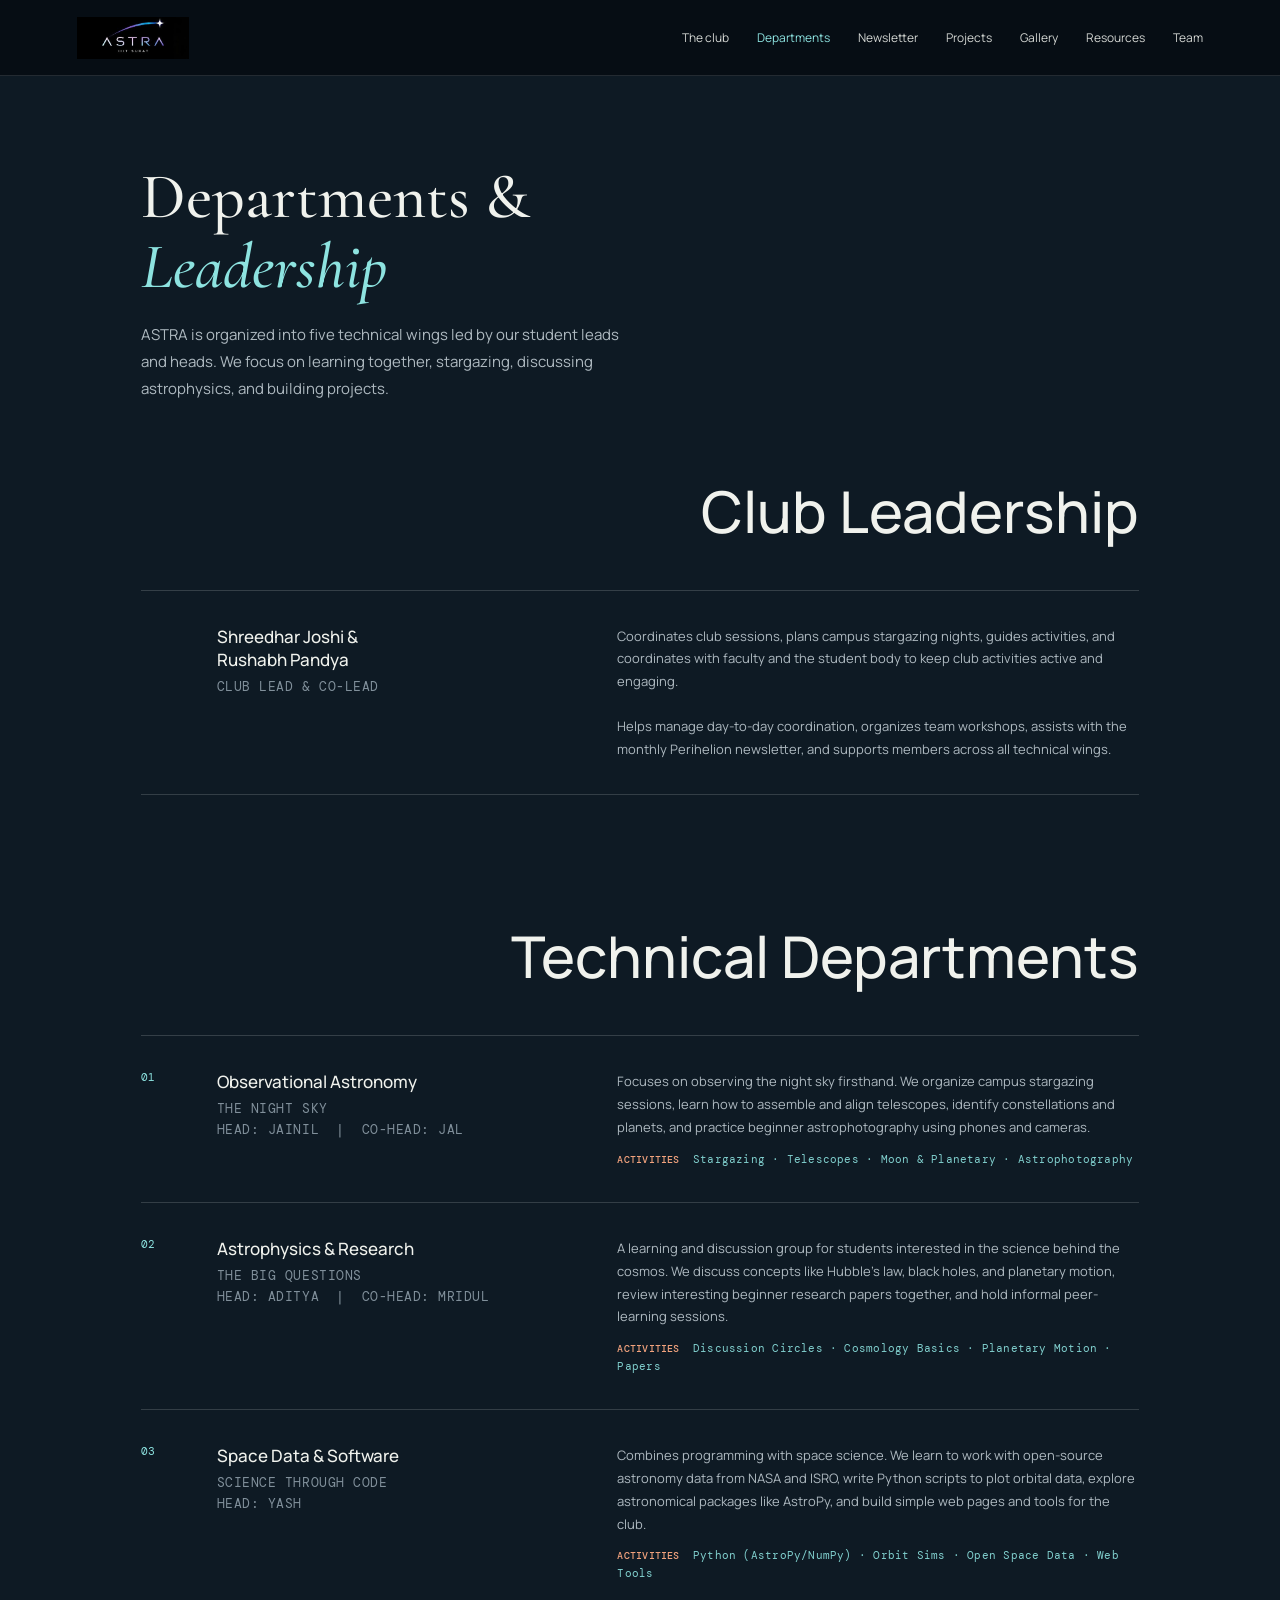
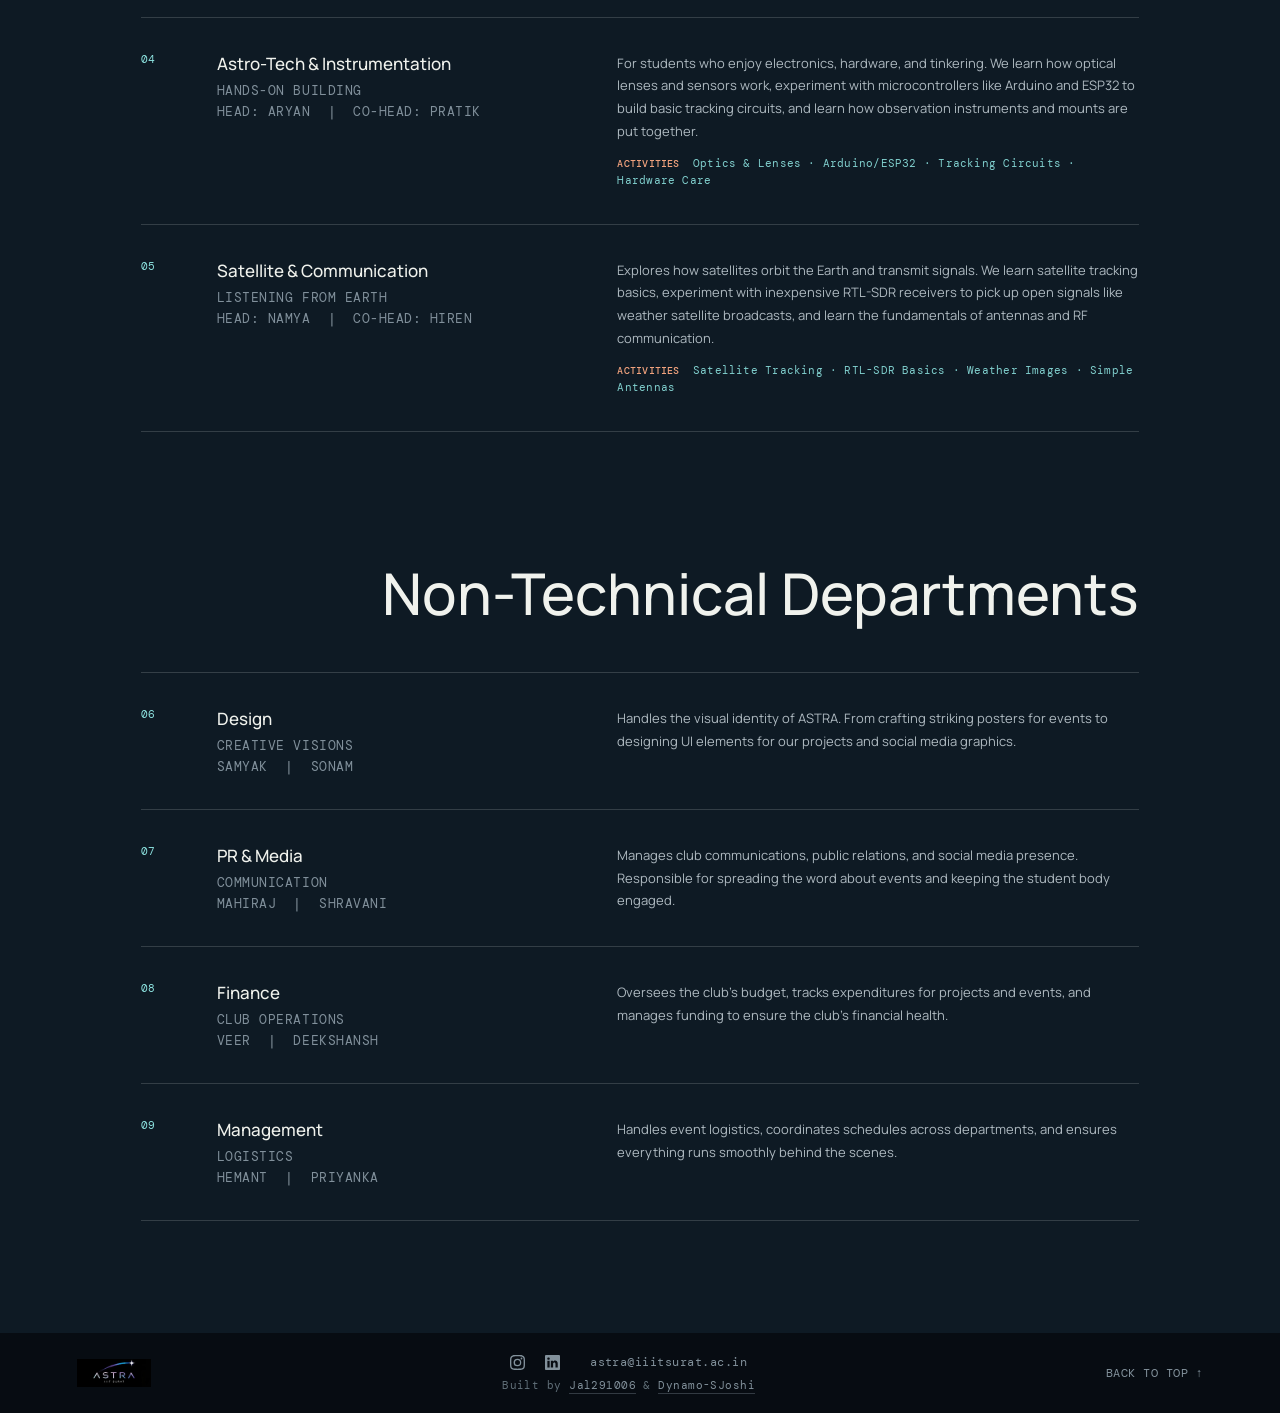
==== commit 3b166345: "Polish team counts, links, name spellings, and Non-Tech link" ====
--- a/departments.html
+++ b/departments.html
@@ -19,7 +19,7 @@
     <button class="menu-toggle" aria-label="Toggle menu"><span></span><span></span><span></span></button><nav class="site-nav" aria-label="Main navigation">
       <a href="index.html#club">The club</a>
       <a href="departments.html" style="color: var(--cyan);">Departments</a>
-      <a href="https://dynamo-sjoshi.github.io/Perihelion/">Newsletter</a>
+      <a href="https://astra-iiitsurat.github.io/Perihelion/">Newsletter</a>
       <a href="projects.html">Projects</a>
       <a href="gallery.html">Gallery</a>
       <a href="resources.html">Resources</a>
@@ -45,7 +45,7 @@
         <article class="activity-row dept-row">
           <span class="activity-number"></span>
           <div class="activity-name">
-            <h3>Shreedhar Joshi &<br>Rusabh Pandya</h3>
+            <h3>Shreedhar Joshi &<br>Rushabh Pandya</h3>
             <span>CLUB LEAD & CO-LEAD</span>
           </div>
           <div class="activity-dept-body">
@@ -143,7 +143,7 @@
           <div class="activity-name">
             <h3>Design</h3>
             <span>CREATIVE VISIONS</span>
-            <span class="dept-leader-badge">Sonam &nbsp;|&nbsp; Samyak</span>
+            <span class="dept-leader-badge">Samyak &nbsp;|&nbsp; Sonam</span>
           </div>
           <div class="activity-dept-body">
             <p>Handles the visual identity of ASTRA. From crafting striking posters for events to designing UI elements for our projects and social media graphics.</p>
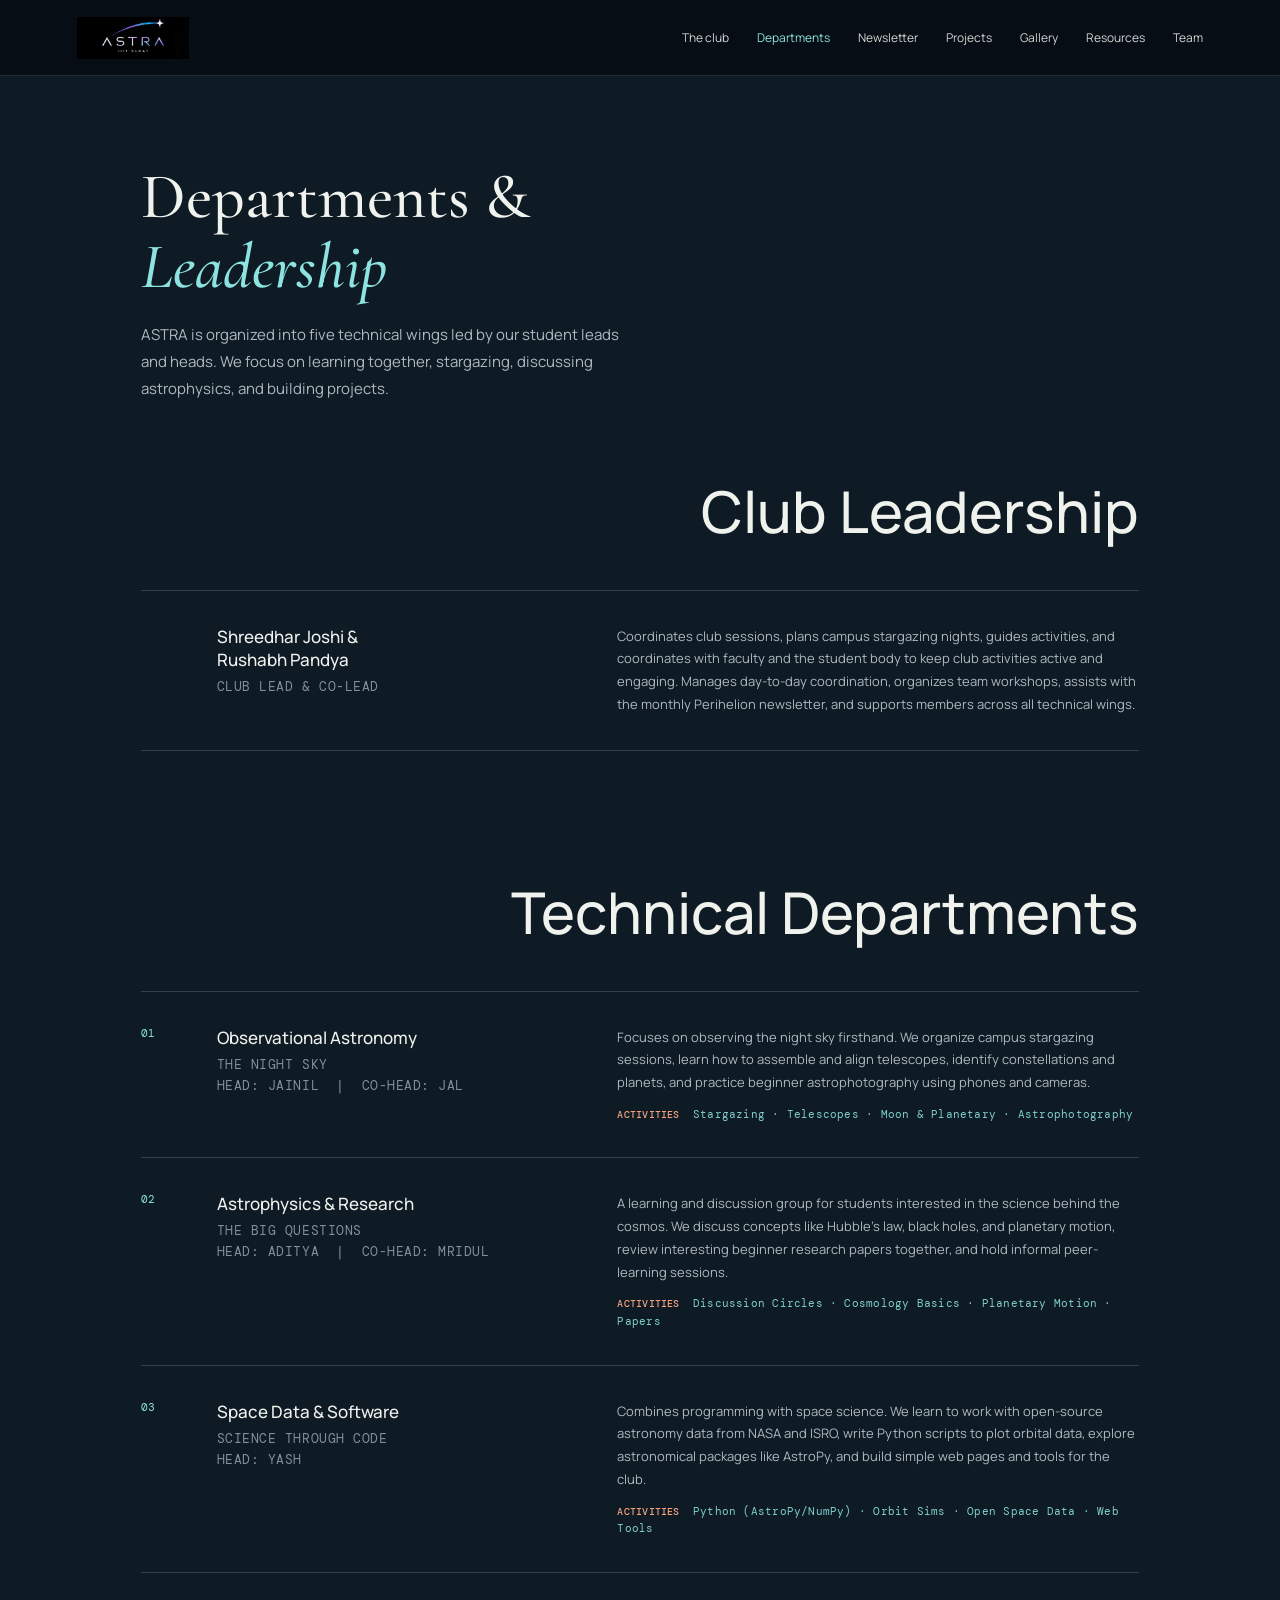
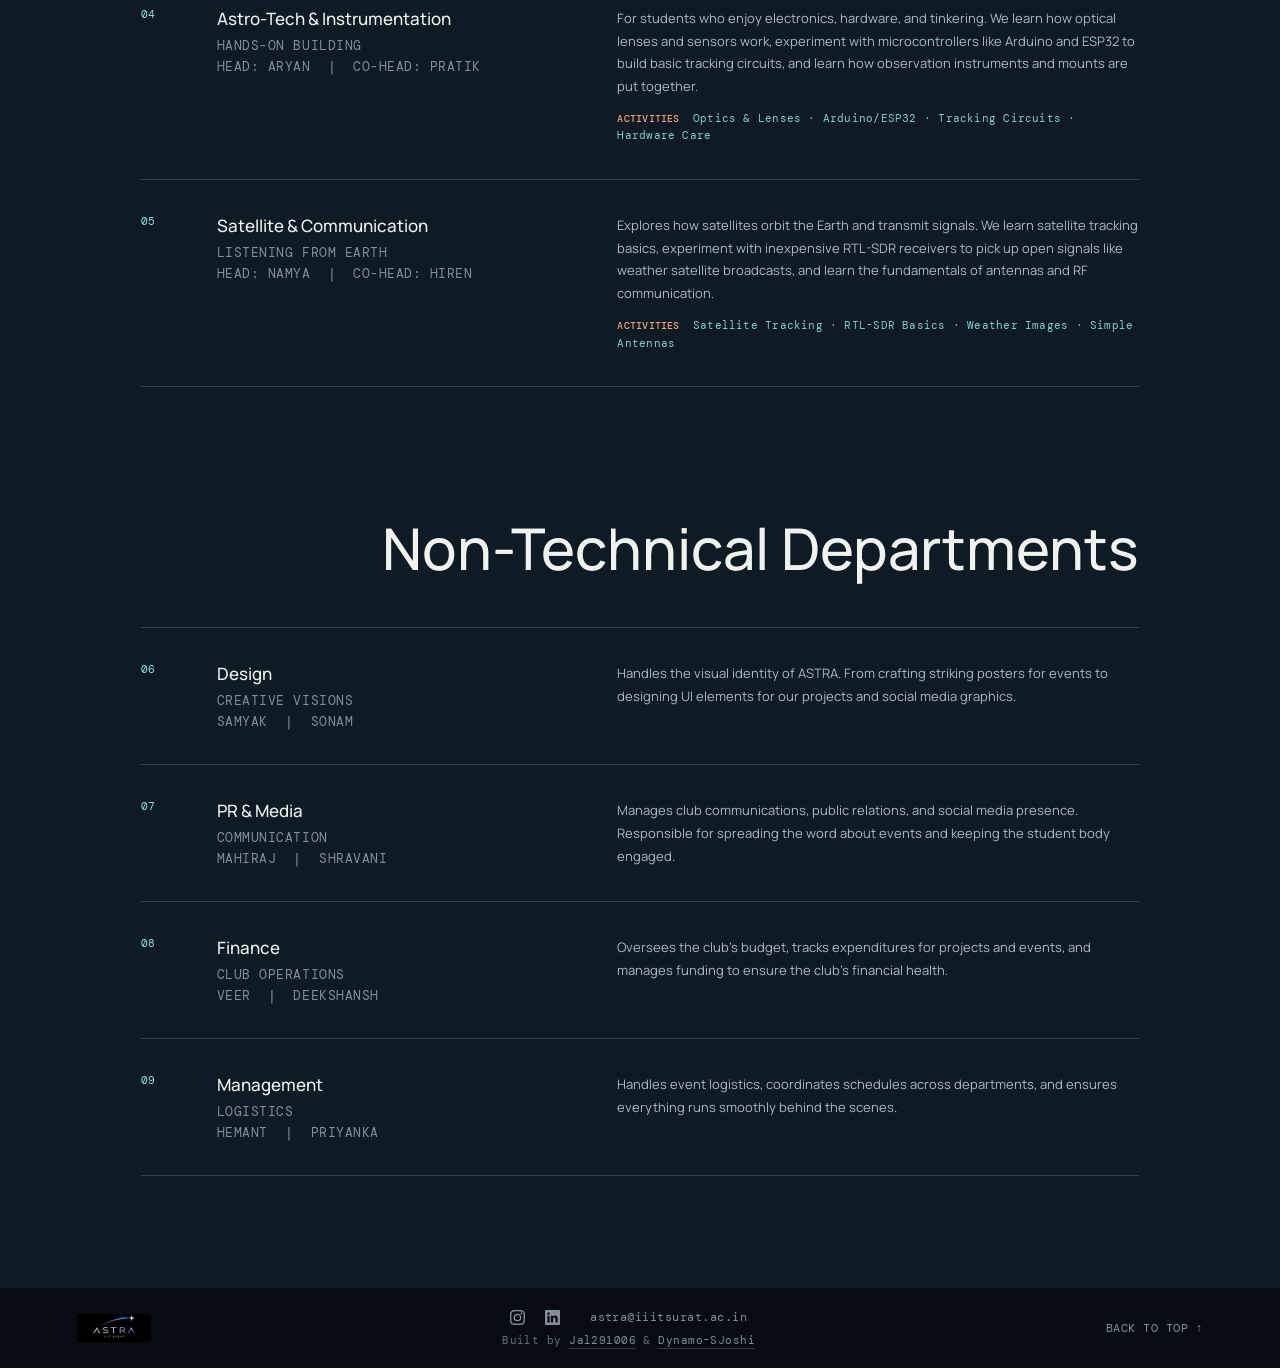
==== commit 60c919fd: "Clean up unused assets, polish resource copy, and fix hero typography spacing" ====
--- a/departments.html
+++ b/departments.html
@@ -49,8 +49,7 @@
             <span>CLUB LEAD & CO-LEAD</span>
           </div>
           <div class="activity-dept-body">
-            <p><strong></strong> Coordinates club sessions, plans campus stargazing nights, guides activities, and coordinates with faculty and the student body to keep club activities active and engaging.</p>
-            <p style="margin-top: 10px;"><strong></strong> Helps manage day-to-day coordination, organizes team workshops, assists with the monthly Perihelion newsletter, and supports members across all technical wings.</p>
+            <p>Coordinates club sessions, plans campus stargazing nights, guides activities, and coordinates with faculty and the student body to keep club activities active and engaging. Manages day-to-day coordination, organizes team workshops, assists with the monthly Perihelion newsletter, and supports members across all technical wings.</p>
           </div>
         </article>
       </div>
--- a/styles.css
+++ b/styles.css
@@ -36,7 +36,7 @@
 .eyebrow { color: rgba(240,242,237,.75); }
 .eyebrow-dot { margin-left: 0; }
 .story-headlines { display: grid; margin: 22px 0 12px; }
-.story-headline { grid-area: 1 / 1; margin: 0; opacity: 0; transform: translateY(22px); filter: blur(6px); font: 500 clamp(58px, 8.8vw, 120px)/.86 var(--serif); letter-spacing: 0; transition: opacity .85s cubic-bezier(.2,.7,.2,1), transform .95s cubic-bezier(.2,.7,.2,1), filter .85s ease; }
+.story-headline { grid-area: 1 / 1; margin: 0; opacity: 0; transform: translateY(22px); filter: blur(6px); font: 500 clamp(58px, 8.8vw, 120px)/1.08 var(--serif); letter-spacing: 0; transition: opacity .85s cubic-bezier(.2,.7,.2,1), transform .95s cubic-bezier(.2,.7,.2,1), filter .85s ease; }
 .story-headline.active { opacity: 1; transform: translateY(0); filter: blur(0); }
 .story-headline em { color: var(--cyan); font-style: normal; }
 .story-description { max-width: 460px; margin: 18px auto 0; color: rgba(240,242,237,.82); font-size: 14px; line-height: 1.8; }
@@ -136,7 +136,7 @@
   .story-stage { min-height: 540px; }
   .sky-backdrop { background-position: 54% center; }
   .story-copy { top: 47%; width: 90vw; }
-  .story-headline { font-size: clamp(42px, 12vw, 72px); line-height: .9; }
+  .story-headline { font-size: clamp(42px, 12vw, 72px); line-height: 1.08; }
   .story-copy>.eyebrow { font-size: 8px; }
   .story-description { max-width: 320px; font-size: 12px; }
   .story-coordinate { top: 83px; right: 6vw; font-size: 8px; }
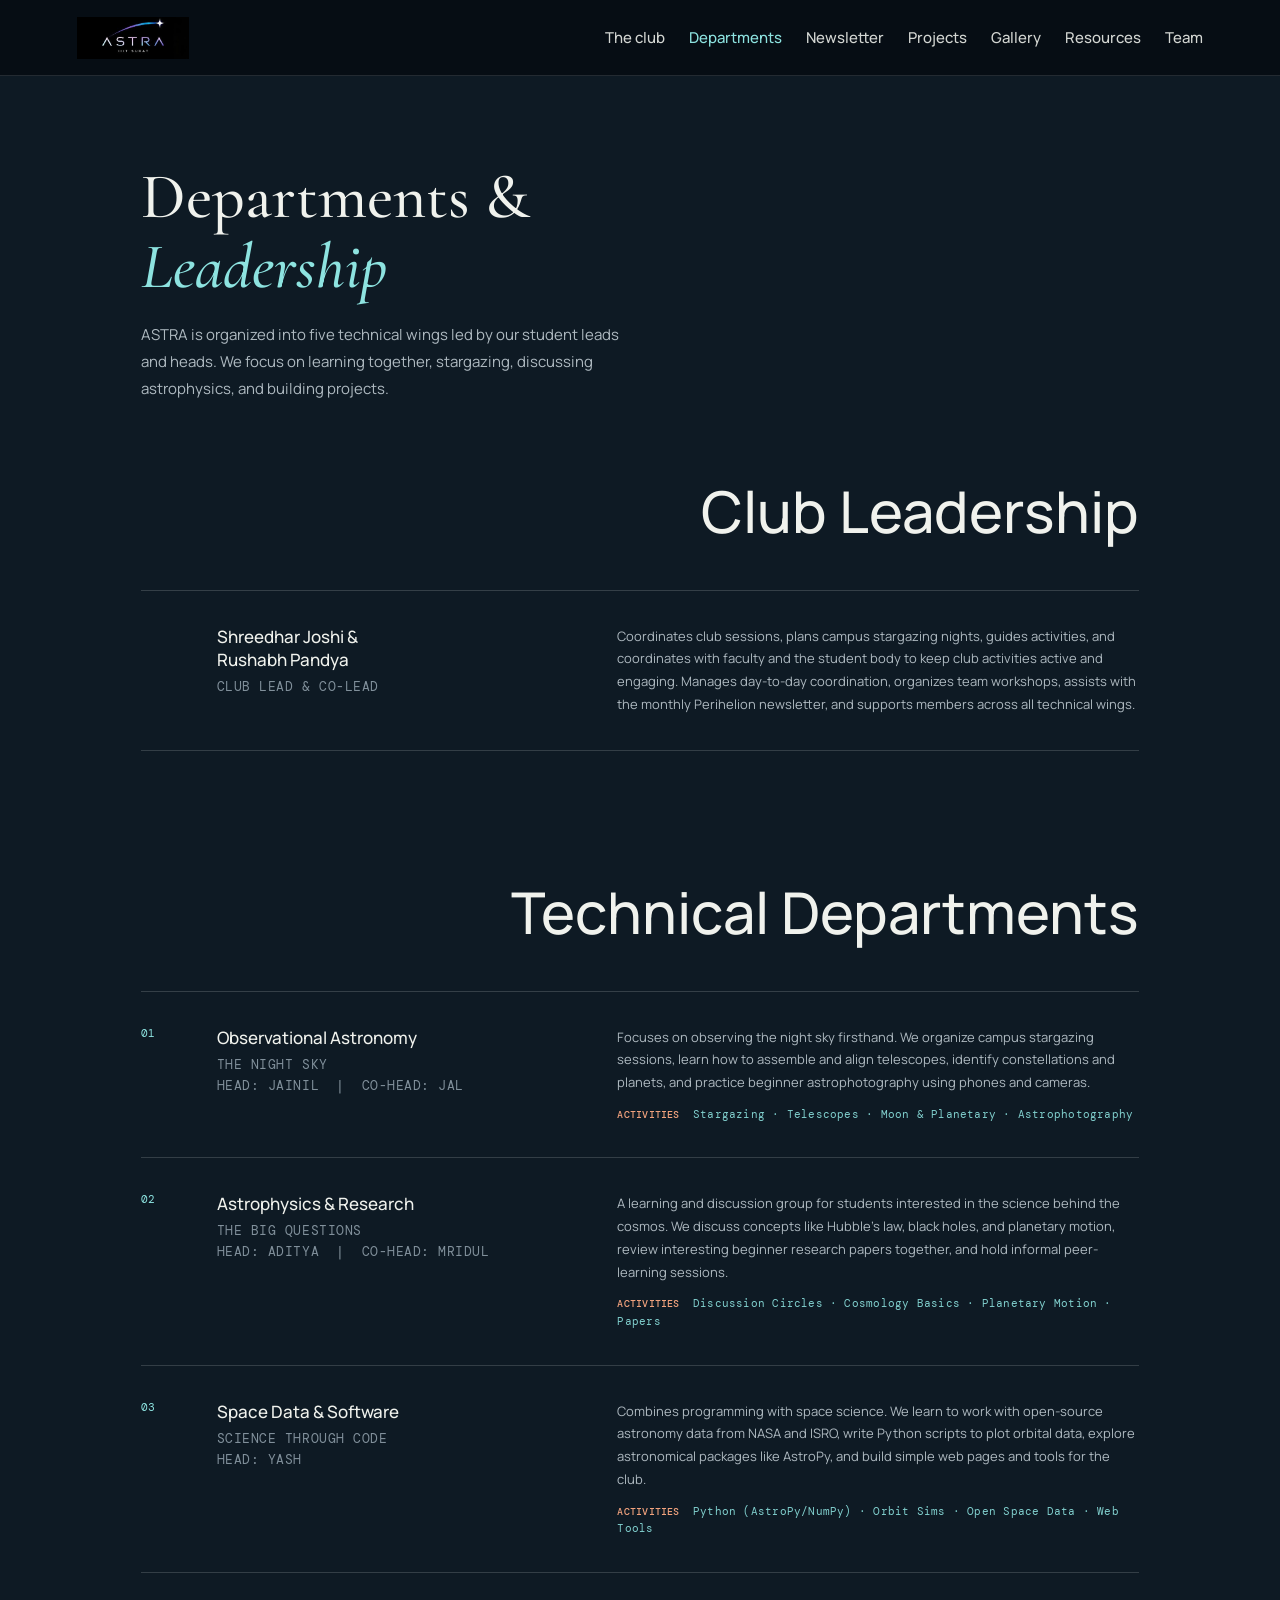
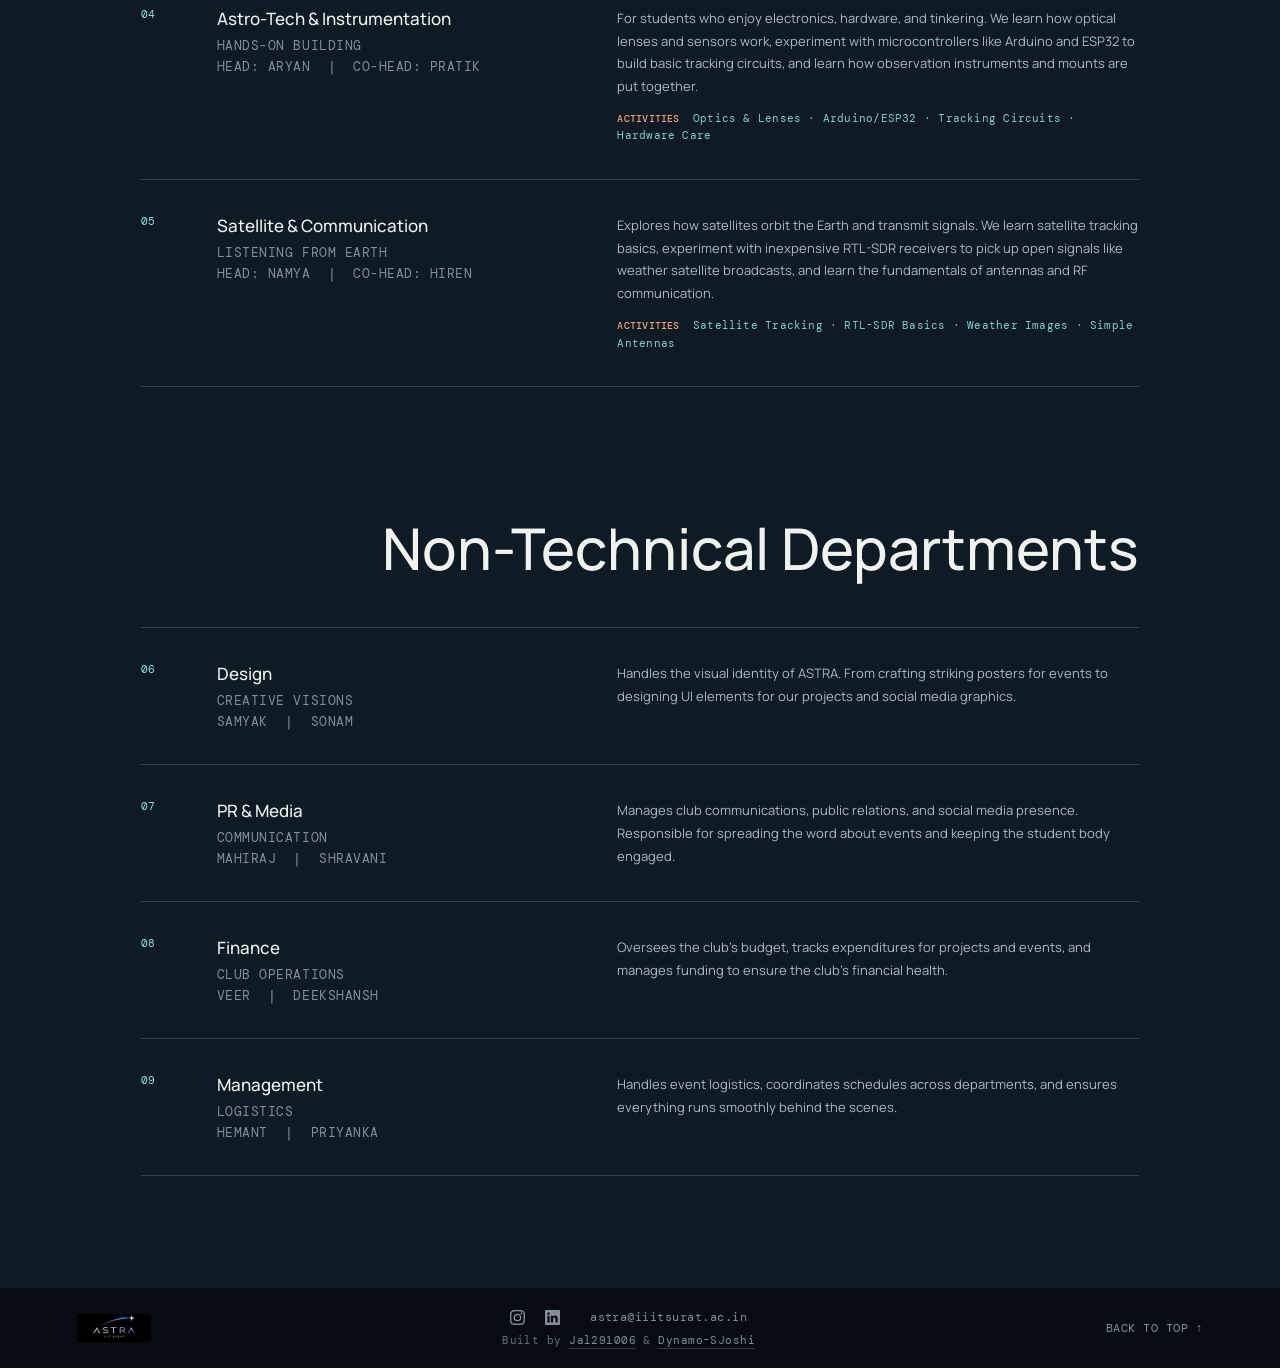
==== commit d59d002e: "Increase navbar link font size to 15px with responsive scaling" ====
--- a/departments.html
+++ b/departments.html
@@ -10,8 +10,11 @@
   <link rel="preconnect" href="https://fonts.googleapis.com" />
   <link rel="preconnect" href="https://fonts.gstatic.com" crossorigin />
   <link href="https://fonts.googleapis.com/css2?family=Cormorant+Garamond:wght@400;500;600&family=DM+Mono:wght@400;500&family=Manrope:wght@400;500;600;700;800&display=swap" rel="stylesheet" />
-  <link rel="icon" type="image/jpeg" href="logo.jpg" />
-  <link rel="stylesheet" href="styles.css?v=2" />
+  <link rel="icon" type="image/png" sizes="48x48" href="favicon-48.png" />
+  <link rel="icon" type="image/png" sizes="192x192" href="favicon-192.png" />
+  <link rel="icon" type="image/x-icon" href="favicon.ico" />
+  <link rel="apple-touch-icon" href="favicon-192.png" />
+  <link rel="stylesheet" href="styles.css?v=4" />
 </head>
 <body style="background: var(--deep);">
   <header class="site-header">
--- a/styles.css
+++ b/styles.css
@@ -22,9 +22,12 @@
 .header-location, .eyebrow, .section-kicker, .activity-name>span, .note-coordinates, .site-footer .social-links a, .site-footer .social-links .email-text, .site-footer>a:last-child { font: 12px var(--mono); letter-spacing: .04em; }
 .header-location { color: rgba(240,242,237,.72); }
 .header-location i, .eyebrow-dot { display: inline-block; width: 5px; height: 5px; margin: 0 9px 1px; border-radius: 50%; background: var(--warm); }
-.site-nav { display: flex; align-items: center; gap: 28px; color: rgba(240,242,237,.88); font-size: 12px; }
+.site-nav { display: flex; align-items: center; gap: 24px; color: rgba(240,242,237,.88); font-size: 15px; font-weight: 500; }
 .site-nav a, .site-footer a { transition: color .2s ease; }
 .site-nav a:hover, .site-footer a:hover { color: var(--cyan); }
+@media (max-width: 1050px) {
+  .site-nav { gap: 18px; font-size: 14px; }
+}
 .sky-story { height: 300svh; position: relative; background: var(--night); color: var(--paper); }
 .story-stage { position: sticky; top: 0; height: 100svh; min-height: 620px; overflow: hidden; isolation: isolate; background: #080e19; }
 .sky-backdrop, .sky-backdrop::after { position: absolute; inset: -5%; }
@@ -129,7 +132,6 @@
 
 @media (max-width: 520px) {
   .site-header { height: 66px; }
-  .site-nav { gap: 14px; font-size: 10px; }
   .brand { gap: 7px; font-size: 14px; }
   .brand-logo { max-height: 32px; }
   .sky-story { height: 250svh; }
